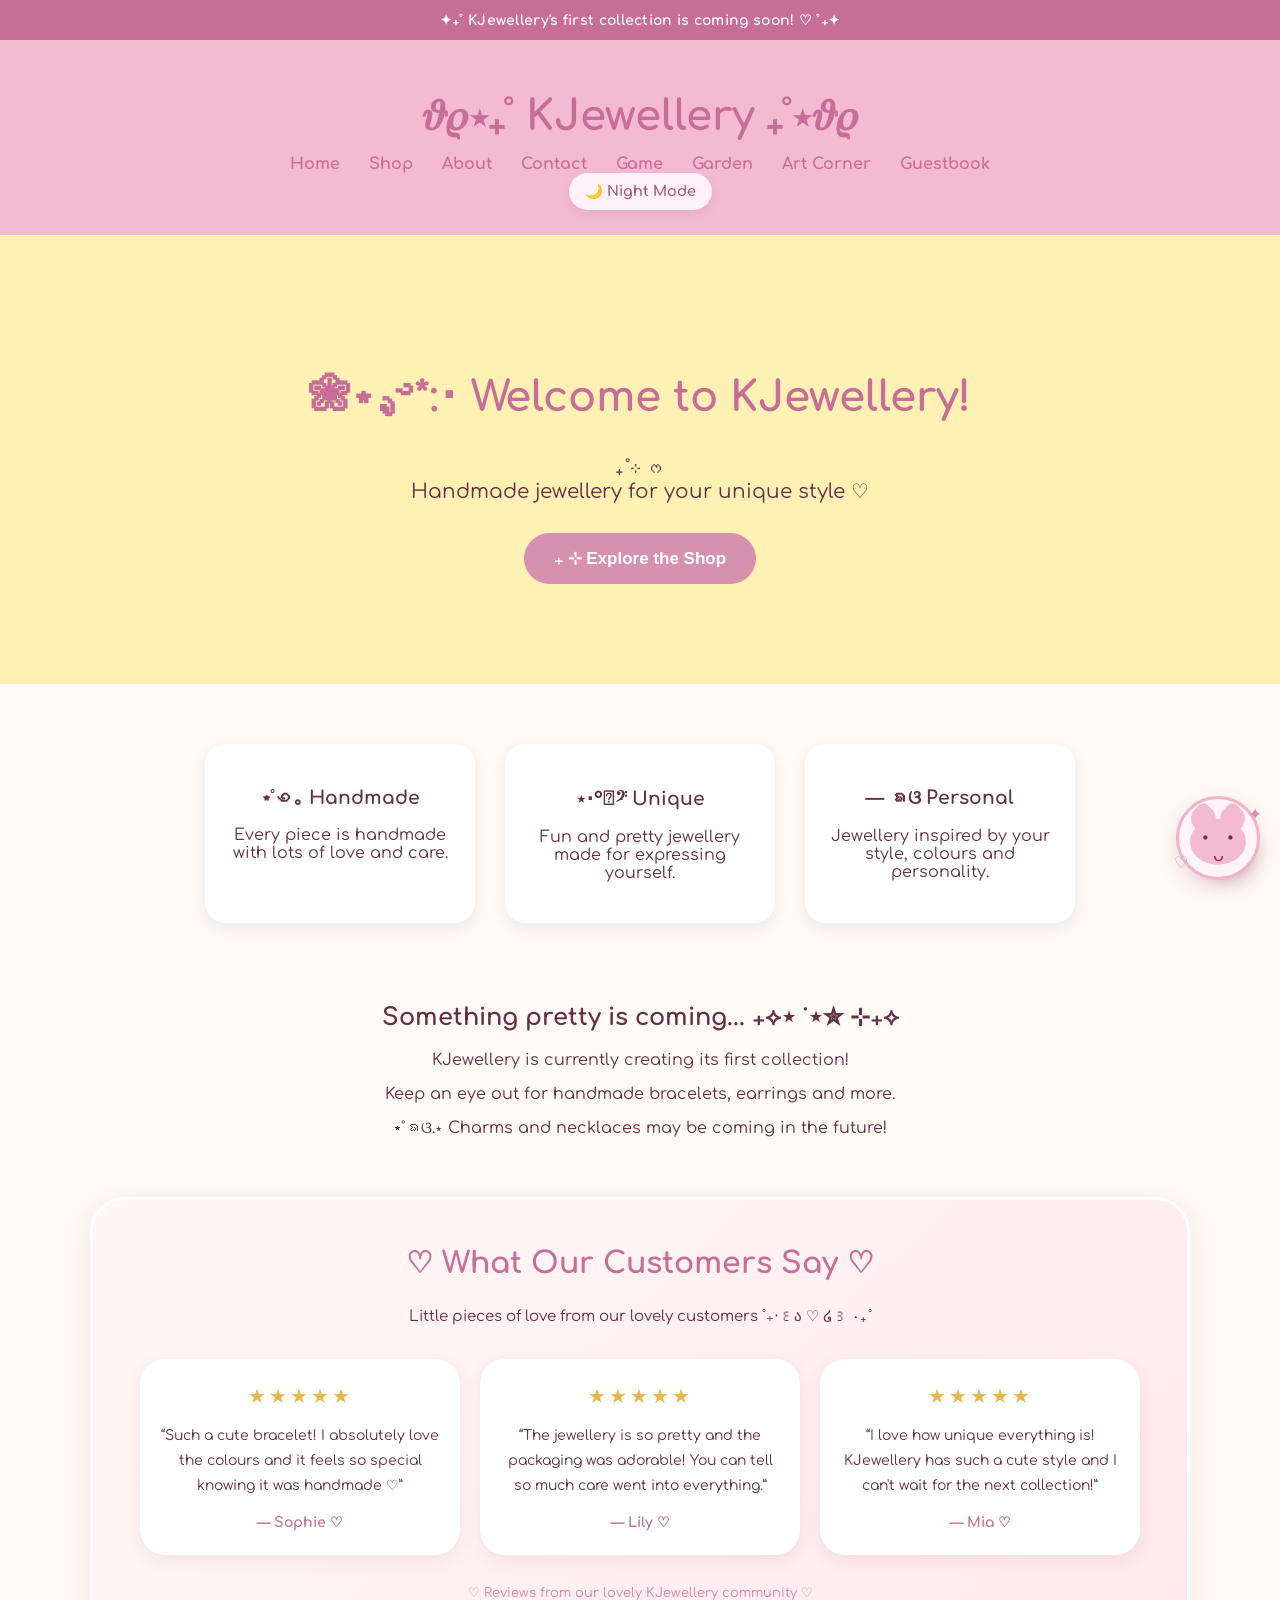
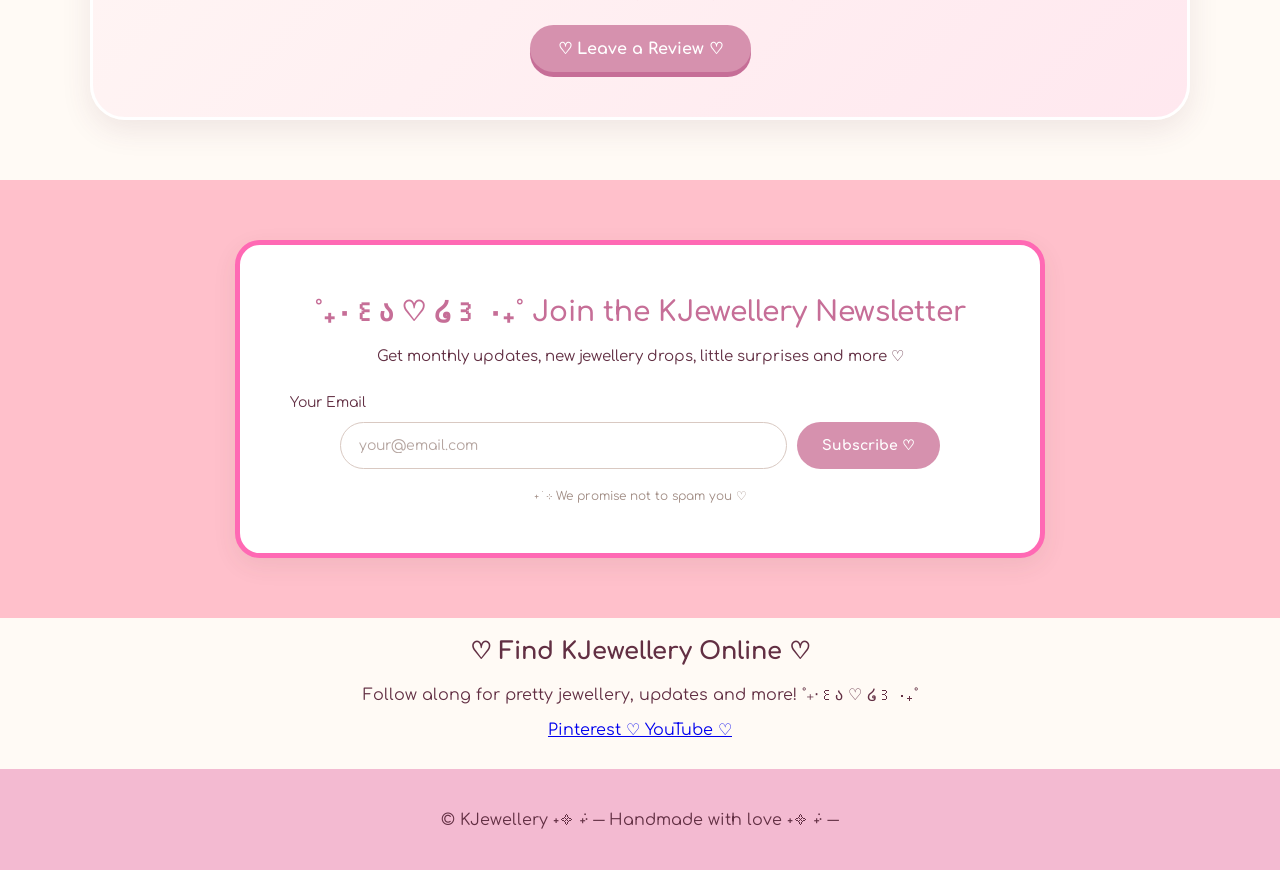
==== index.html @ 9bf012e6 "e" ====
<!DOCTYPE html>
<html lang="en">

<head>

    <link rel="preconnect" href="https://fonts.googleapis.com">
    <link rel="preconnect" href="https://fonts.gstatic.com" crossorigin>

    <link
        href="https://fonts.googleapis.com/css2?family=Comfortaa:wght@400;500;600;700&display=swap"
        rel="stylesheet"
    >

    <meta charset="UTF-8">
    <meta name="viewport" content="width=device-width, initial-scale=1.0">

    <title>KJewellery ♡ Handmade Jewellery</title>

    <link rel="icon" type="image/png" href="logo.png">
    <link rel="stylesheet" href="style.css">

</head>


<body id="top">

    <!-- =========================
         BACK TO TOP
         ========================= -->

    <a href="#top" class="back-to-top" aria-label="Back to top">
        ↑
    </a>


    <!-- =========================
         ANNOUNCEMENT BANNER
         ========================= -->

    <div class="announcement-banner">
        ✦₊˚ KJewellery's first collection is coming soon! ♡ ˚₊✦
    </div>


    <!-- =========================
         HEADER
         ========================= -->

    <header>

        <h1>
            𝜗𝜚⋆₊˚ KJewellery ₊˚⋆𝜗𝜚
        </h1>

        <nav>

            <a href="index.html">Home</a>

            <a href="shop.html">Shop</a>

            <a href="about.html">About</a>

            <a href="contact.html">Contact</a>

            <a href="game.html">Game</a>

            <a href="garden.html">Garden</a>
             <a href="art.html">Art Corner</a>
             <a href="guestbook.html">
                Guestbook
            </a>

        </nav>


        <!-- NIGHT MODE -->

        <button
            id="themeToggle"
            class="theme-toggle"
            type="button"
        >
            🌙 Night Mode
        </button>

    </header>


    <!-- =========================
         MAIN
         ========================= -->

    <main>


        <!-- =========================
             HERO
             ========================= -->

        <section class="hero">

            <h2>
                ❀⋆.ೃ࿔*:･ Welcome to KJewellery!
            </h2>

            <p>
                ₊˚⊹ ᰔ <br>
                Handmade jewellery for your unique style ♡
            </p>

            <a href="shop.html">
                <button>
                    ₊ ⊹ Explore the Shop
                </button>
            </a>

        </section>


        <!-- =========================
             FEATURES
             ========================= -->

        <section class="features">

            <div>

                <h3>
                    ⋆˚꩜｡ Handmade
                </h3>

                <p>
                    Every piece is handmade with lots
                    of love and care.
                </p>

            </div>


            <div>

                <h3>
                    ⋆‧°𓏲ּ𝄢 Unique
                </h3>

                <p>
                    Fun and pretty jewellery made for
                    expressing yourself.
                </p>

            </div>


            <div>

                <h3>
                    — ᨳଓ Personal
                </h3>

                <p>
                    Jewellery inspired by your style,
                    colours and personality.
                </p>

            </div>

        </section>


        <!-- =========================
             COMING SOON
             ========================= -->

        <section class="coming-soon">

            <h2>
                Something pretty is coming...
                ₊⟡⋆ ˙⋆✮ ⊹₊⟡
            </h2>

            <p>
                KJewellery is currently creating its
                first collection!
            </p>

            <p>
                Keep an eye out for handmade bracelets,
                earrings and more.
            </p>

            <p>
                ⋆˚ᨳଓ.⋆ Charms and necklaces may be coming
                in the future!
            </p>

        </section>


        <!-- =========================
             CUSTOMER REVIEWS
             ========================= -->

        <section class="reviews-section">

            <h2>
                ♡ What Our Customers Say ♡
            </h2>

            <p class="reviews-intro">
                Little pieces of love from our lovely
                customers ˚₊‧꒰ა ♡ ໒꒱ ‧₊˚
            </p>


            <div class="reviews-container">


                <div class="review-card">

                    <div class="review-stars">
                        ★★★★★
                    </div>

                    <p>
                        “Such a cute bracelet! I absolutely
                        love the colours and it feels so
                        special knowing it was handmade ♡”
                    </p>

                    <h3>
                        — Sophie ♡
                    </h3>

                </div>


                <div class="review-card">

                    <div class="review-stars">
                        ★★★★★
                    </div>

                    <p>
                        “The jewellery is so pretty and the
                        packaging was adorable! You can tell
                        so much care went into everything.”
                    </p>

                    <h3>
                        — Lily ♡
                    </h3>

                </div>


                <div class="review-card">

                    <div class="review-stars">
                        ★★★★★
                    </div>

                    <p>
                        “I love how unique everything is!
                        KJewellery has such a cute style and
                        I can't wait for the next collection!”
                    </p>

                    <h3>
                        — Mia ♡
                    </h3>

                </div>

            </div>


            <div class="review-note">

                ♡ Reviews from our lovely KJewellery community ♡

            </div>


            <!-- LEAVE A REVIEW -->

            <button
                type="button"
                class="leave-review-button"
                id="showReviewForm"
            >
                ♡ Leave a Review ♡
            </button>


            <!-- REVIEW FORM -->

            <div
                class="review-form-container"
                id="reviewFormContainer"
            >

                <h3>
                    ˚₊‧꒰ა Tell Us What You Think ໒꒱ ‧₊˚
                </h3>

                <p>
                    We'd love to hear what you think about
                    your KJewellery experience! ♡
                </p>


                <form
                    action="https://formspree.io/f/xoeaydpr"
                    method="POST"
                    class="review-form"
                >

                    <label for="review-name">
                        Your Name
                    </label>

                    <input
                        type="text"
                        id="review-name"
                        name="name"
                        placeholder="Your name ♡"
                        required
                    >


                    <label for="review-rating">
                        Your Rating
                    </label>

                    <select
                        id="review-rating"
                        name="rating"
                        required
                    >

                        <option value="">
                            Choose a rating ♡
                        </option>

                        <option value="5">
                            ★★★★★ — Amazing!
                        </option>

                        <option value="4">
                            ★★★★☆ — Lovely!
                        </option>

                        <option value="3">
                            ★★★☆☆ — Good!
                        </option>

                        <option value="2">
                            ★★☆☆☆ — Could be better
                        </option>

                        <option value="1">
                            ★☆☆☆☆ — Needs improvement
                        </option>

                    </select>


                    <label for="review-message">
                        Your Review
                    </label>

                    <textarea
                        id="review-message"
                        name="message"
                        rows="5"
                        placeholder="Tell us about your KJewellery experience ♡"
                        required
                    ></textarea>


                    <button
                        type="submit"
                        class="submit-review-button"
                    >
                        Send My Review ♡
                    </button>

                </form>


                <p class="review-form-note">
                    ˖ ࣪⊹ Thank you for supporting KJewellery! ♡
                </p>

            </div>

        </section>


        <!-- =========================
             NEWSLETTER
             ========================= -->

        <section class="kj-newsletter">

            <div class="kj-newsletter-box">

                <h2>
                    ˚₊‧꒰ა ♡ ໒꒱ ‧₊˚
                    Join the KJewellery Newsletter
                </h2>

                <p>
                    Get monthly updates, new jewellery drops,
                    little surprises and more ♡
                </p>


                <form
                    action="https://formspree.io/f/xzepydzv"
                    method="POST"
                    class="kj-newsletter-form"
                >

                    <label for="newsletter-email">
                        Your Email
                    </label>

                    <div class="kj-newsletter-input">

                        <input
                            type="email"
                            id="newsletter-email"
                            name="email"
                            placeholder="your@email.com"
                            required
                        >

                        <button type="submit">
                            Subscribe ♡
                        </button>

                    </div>

                </form>


                <small>
                    ˖ ࣪⊹ We promise not to spam you ♡
                </small>

            </div>

        </section>

    </main>


    <!-- =========================
         SOCIAL MEDIA
         ========================= -->

    <section class="social-section">

        <h2>
            ♡ Find KJewellery Online ♡
        </h2>

        <p>
            Follow along for pretty jewellery, updates
            and more! ˚₊‧꒰ა ♡ ໒꒱ ‧₊˚
        </p>


        <div class="social-links">

            <a
                href="https://uk.pinterest.com/KindJewelry_1/"
                target="_blank"
                rel="noopener noreferrer"
                class="social-button"
            >
                Pinterest ♡
            </a>


            <a
                href="https://www.youtube.com/@KJewllery1"
                target="_blank"
                rel="noopener noreferrer"
                class="social-button"
            >
                YouTube ♡
            </a>

        </div>

    </section>


    <!-- =========================
         FOOTER
         ========================= -->

    <footer>

        <p>
            © KJewellery ˖᯽ ݁˖· ─ Handmade with love
            ˖᯽ ݁˖· ─
        </p>

    </footer>


    <!-- =================================================
         REVIEW FORM JAVASCRIPT
         ================================================= -->

    <script>

        const reviewButton =
            document.getElementById("showReviewForm");

        const reviewForm =
            document.getElementById("reviewFormContainer");


        if (reviewButton && reviewForm) {

            reviewButton.addEventListener(
                "click",
                function () {

                    reviewForm.classList.toggle("show");


                    if (
                        reviewForm.classList.contains("show")
                    ) {

                        reviewButton.textContent =
                            "♡ Hide Review Form ♡";

                        reviewForm.scrollIntoView({
                            behavior: "smooth",
                            block: "center"
                        });

                    } else {

                        reviewButton.textContent =
                            "♡ Leave a Review ♡";

                    }

                }
            );

        }

    </script>


    <!-- =================================================
         NIGHT MODE
         ================================================= -->

    <script>

        const themeToggle =
            document.getElementById("themeToggle");


        if (
            localStorage.getItem("kjewelleryTheme")
            === "night"
        ) {

            document.body.classList.add(
                "night-mode"
            );

            themeToggle.textContent =
                "☀️ Day Mode";

        }


        themeToggle.addEventListener(
            "click",
            function () {

                document.body.classList.toggle(
                    "night-mode"
                );


                if (
                    document.body.classList.contains(
                        "night-mode"
                    )
                ) {

                    themeToggle.textContent =
                        "☀️ Day Mode";

                    localStorage.setItem(
                        "kjewelleryTheme",
                        "night"
                    );

                } else {

                    themeToggle.textContent =
                        "🌙 Night Mode";

                    localStorage.setItem(
                        "kjewelleryTheme",
                        "day"
                    );

                }

            }
        );

    </script>


    <!-- =================================================
         🐱 KJEWELLERY CAT MASCOT
         ================================================= -->

    <div
        class="floating-cat"
        aria-label="KJewellery cat mascot"
    >

        <div class="cat-ear cat-ear-left"></div>

        <div class="cat-ear cat-ear-right"></div>

        <div class="cat-face">

            <span class="cat-eye">•</span>

            <span class="cat-eye">•</span>

            <span class="cat-mouth">ᴗ</span>

        </div>

        <span class="cat-sparkle sparkle-one">
            ✦
        </span>

        <span class="cat-sparkle sparkle-two">
            ♡
        </span>

    </div>


    <!-- =================================================
         🐱 CAT SPEECH BUBBLE
         ================================================= -->

    <div
        id="catSpeechBubble"
        class="cat-speech-bubble"
    >
        ♡ Hi hi! Welcome to KJewellery! ♡
    </div>


    <!-- =================================================
         ✨ CAT EASTER EGG
         ================================================= -->

    <div
        id="catEasterEgg"
        class="cat-easter-egg"
    >
        ✦ You found my secret! ✦
        <br>
        ♡ You're Amazing! ♡
    </div>


    <!-- =================================================
         🐱 CAT CLICK JAVASCRIPT
         ================================================= -->

    <script>

        const mascot =
            document.querySelector(".floating-cat");

        const bubble =
            document.getElementById("catSpeechBubble");

        const secret =
            document.getElementById("catEasterEgg");


        let clicks = 0;


        const messages = [

            "♡ Hi hi! Welcome to KJewellery! ♡",

            "🎀 Have you seen the jewellery yet?",

            "✦ Have you played the bakery game?",

            "♡ Something pretty is coming soon...",

            "🐱 Meow! Thanks for visiting!",

            "˚₊‧ You're part of the KJewellery family! ‧₊˚"

        ];


        if (mascot && bubble && secret) {

            mascot.addEventListener(
                "click",
                function (event) {

                    event.stopPropagation();

                    clicks++;


                    /* RANDOM CAT MESSAGE */

                    const message =
                        messages[
                            Math.floor(
                                Math.random() *
                                messages.length
                            )
                        ];


                    bubble.textContent =
                        message;


                    bubble.classList.add("show");


                    /* HIDE AFTER 3 SECONDS */

                    setTimeout(
                        function () {

                            bubble.classList.remove(
                                "show"
                            );

                        },
                        3000
                    );


                    /* SECRET AFTER 5 CLICKS */

                    if (clicks === 5) {

                        bubble.classList.remove(
                            "show"
                        );


                        secret.classList.add(
                            "show"
                        );


                        setTimeout(
                            function () {

                                secret.classList.remove(
                                    "show"
                                );

                            },
                            4500
                        );


                        clicks = 0;

                    }

                }
            );

        }

    </script>

</body>

</html>
---- style.css ----
/* =========================
   KJEWELLERY COLOURS
   ========================= */

:root {
    --pink: #d691ae;
    --light-pink: #f3bad1;
    --yellow: #fff0b4;
    --cream: #fffaf5;
    --dark-pink: #c66e97;
    --text: #622f43;
}


/* =========================
   GENERAL PAGE
   ========================= */

body {
    margin: 0;

    background-color: var(--cream);
    color: var(--text);

    font-family: "Comfortaa", sans-serif;

    text-align: center;
}


/* =========================
   HEADER
   ========================= */

header {
    background-color: var(--light-pink);

    padding: 25px;

    border-bottom: 4px solid var(--yellow);
}


header h1 {
    color: var(--dark-pink);

    font-size: 42px;

    margin-bottom: 15px;
}


/* =========================
   NAVIGATION
   ========================= */

nav a {
    color: var(--dark-pink);

    text-decoration: none;

    margin: 0 12px;

    font-weight: bold;
}


nav a:hover {
    color: #8f365f;
}


/* =========================
   HERO SECTION
   ========================= */

.hero {
    padding: 100px 20px;

    background-color: var(--yellow);
}


.hero h2 {
    font-size: 42px;

    color: var(--dark-pink);
}


.hero p {
    font-size: 20px;

    margin-bottom: 30px;
}


/* =========================
   BUTTON
   ========================= */

button {
    background-color: var(--pink);

    color: white;

    border: none;

    padding: 15px 30px;

    border-radius: 30px;

    font-size: 17px;

    font-weight: bold;

    cursor: pointer;
}


button:hover {
    background-color: var(--dark-pink);
}


/* =========================
   FEATURES
   ========================= */

.features {
    display: flex;

    justify-content: center;

    flex-wrap: wrap;

    gap: 30px;

    padding: 60px 20px;
}


.features div {
    background-color: white;

    padding: 25px;

    width: 220px;

    border-radius: 20px;

    box-shadow: 0 5px 15px rgba(0, 0, 0, 0.08);
}


/* =========================
   SHOP INTRO
   ========================= */

.shop-intro {
    padding: 50px 20px 20px;
}


.shop-intro h2 {
    color: var(--dark-pink);

    font-size: 32px;
}


/* =========================
   PRODUCTS
   ========================= */

.products {
    display: flex;

    justify-content: center;

    flex-wrap: wrap;

    gap: 30px;

    padding: 50px 20px;
}


.product-card {
    background-color: white;

    width: 260px;

    padding: 20px;

    border-radius: 25px;

    box-shadow: 0 5px 15px rgba(0, 0, 0, 0.08);

    box-sizing: border-box;

    transition: transform 0.2s ease;
}


.product-card:hover {
    transform: translateY(-5px);
}


/* =========================
   PRODUCT PHOTOS
   ========================= */

.product-image {
    width: 100%;

    height: 260px;

    object-fit: cover;

    border-radius: 20px;

    display: block;
}


/* =========================
   PRODUCT TEXT
   ========================= */

.product-card h3 {
    color: var(--dark-pink);

    margin-top: 20px;
}


.product-card p {
    line-height: 1.6;
}


/* =========================
   COMING SOON LABEL
   ========================= */

.coming-soon-label {
    display: inline-block;

    background-color: var(--light-pink);

    color: var(--text);

    padding: 8px 15px;

    border-radius: 20px;

    font-weight: bold;

    margin-top: 10px;
}


/* =========================
   SHOP NOTE
   ========================= */

.shop-note {
    padding: 50px 20px;
}


.shop-note h2 {
    color: var(--dark-pink);
}


/* =========================
   PLACEHOLDER
   ========================= */

.product-placeholder {
    width: 100%;

    height: 260px;

    background-color: var(--yellow);

    border-radius: 20px;

    display: flex;

    justify-content: center;

    align-items: center;

    font-size: 50px;

    margin-bottom: 20px;
}


/* =========================
   FOOTER
   ========================= */

footer {
    background-color: var(--light-pink);

    padding: 25px;

    margin-top: 30px;
}


/* =========================
   NEWSLETTER
   ========================= */

.kj-newsletter {
    width: 100%;

    padding: 60px 20px;

    box-sizing: border-box;
}


.kj-newsletter-box {
    max-width: 700px;

    margin: 0 auto;

    padding: 45px 35px;

    text-align: center;

    background-color: #fffaf7;

    border: 2px solid var(--light-pink);

    border-radius: 25px;

    box-shadow: 0 8px 25px rgba(80, 60, 50, 0.08);
}


.kj-newsletter-box h2 {
    margin-top: 0;

    margin-bottom: 15px;

    font-family: "Comfortaa", sans-serif;

    font-size: 28px;

    font-weight: 600;

    color: var(--dark-pink);
}


.kj-newsletter-box p {
    margin-bottom: 25px;

    font-family: "Comfortaa", sans-serif;

    font-size: 15px;

    line-height: 1.8;

    color: var(--text);
}


/* =========================
   NEWSLETTER FORM
   ========================= */

.kj-newsletter-form {
    display: flex;

    flex-direction: column;

    align-items: center;

    gap: 12px;

    width: 100%;
}


.kj-newsletter-form label {
    align-self: flex-start;

    font-family: "Comfortaa", sans-serif;

    font-size: 14px;

    color: var(--text);
}


.kj-newsletter-input {
    display: flex;

    gap: 10px;

    width: 100%;

    max-width: 600px;
}


.kj-newsletter-input input {
    flex: 1;

    min-width: 0;

    padding: 15px 18px;

    border: 1px solid #d9c9c2;

    border-radius: 30px;

    background-color: white;

    font-family: "Comfortaa", sans-serif;

    font-size: 14px;

    color: var(--text);

    outline: none;
}


.kj-newsletter-input input:focus {
    border-color: var(--pink);

    box-shadow: 0 0 0 3px rgba(214, 145, 174, 0.15);
}


.kj-newsletter-input input::placeholder {
    color: #b5a5a0;
}


/* =========================
   NEWSLETTER BUTTON
   ========================= */

.kj-newsletter-input button {
    padding: 14px 25px;

    border: none;

    border-radius: 30px;

    background-color: var(--pink);

    color: white;

    font-family: "Comfortaa", sans-serif;

    font-size: 14px;

    font-weight: bold;

    cursor: pointer;

    transition: transform 0.2s ease, background-color 0.2s ease;
}


.kj-newsletter-input button:hover {
    background-color: var(--dark-pink);

    transform: translateY(-2px);
}


/* =========================
   NEWSLETTER NOTE
   ========================= */

.kj-newsletter-box small {
    display: block;

    margin-top: 20px;

    font-family: "Comfortaa", sans-serif;

    font-size: 12px;

    color: #a18d85;
}


/* =========================
   MOBILE
   ========================= */

@media (max-width: 600px) {

    header h1 {
        font-size: 30px;
    }


    nav a {
        display: inline-block;

        margin: 5px 8px;
    }


    .hero {
        padding: 60px 20px;
    }


    .hero h2 {
        font-size: 30px;
    }


    .products {
        padding: 30px 15px;
    }


    .product-card {
        width: 90%;

        max-width: 320px;
    }


    /* NEWSLETTER MOBILE */

    .kj-newsletter {
        padding: 40px 15px;
    }


    .kj-newsletter-box {
        padding: 35px 20px;

        border-radius: 20px;
    }


    .kj-newsletter-box h2 {
        font-size: 22px;
    }


    .kj-newsletter-box p {
        font-size: 13px;
    }


    .kj-newsletter-input {
        flex-direction: column;
    }


    .kj-newsletter-input input {
        width: 100%;
    }


    .kj-newsletter-input button {
        width: 100%;

        padding: 14px;
    }

}
.kj-newsletter {
    display: block !important;
    visibility: visible !important;
    opacity: 1 !important;
    padding: 60px 20px !important;
    background: pink !important;
}

.kj-newsletter-box {
    display: block !important;
    visibility: visible !important;
    opacity: 1 !important;
    max-width: 700px !important;
    margin: 0 auto !important;
    padding: 50px !important;
    background: white !important;
    border: 5px solid hotpink !important;
}
/* ================================
   ANNOUNCEMENT BANNER
   ================================ */

.announcement-banner {
    background-color: var(--dark-pink);
    color: white;

    padding: 12px 20px;

    text-align: center;

    font-size: 14px;
    font-weight: bold;

    letter-spacing: 0.3px;
}


/* ================================
   BACK TO TOP BUTTON
   ================================ */

.back-to-top {
    position: fixed;

    right: 25px;
    bottom: 25px;

    width: 50px;
    height: 50px;

    display: flex;
    align-items: center;
    justify-content: center;

    background-color: var(--pink);
    color: white;

    border-radius: 50%;

    text-decoration: none;

    font-size: 22px;
    font-weight: bold;

    box-shadow: 0 5px 15px rgba(0, 0, 0, 0.15);

    z-index: 1000;

    transition: transform 0.2s ease,
                background-color 0.2s ease;
}


.back-to-top:hover {
    background-color: var(--dark-pink);

    transform: translateY(-5px);
}


/* ================================
   MOBILE
   ================================ */

@media (max-width: 600px) {

    .announcement-banner {
        font-size: 12px;
        padding: 10px 15px;
    }

    .back-to-top {
        width: 45px;
        height: 45px;

        right: 15px;
        bottom: 15px;

        font-size: 19px;
    }

}
/* ================================
   BACK TO TOP BUTTON
   ================================ */

.back-to-top {
    position: fixed;
    right: 25px;
    bottom: 25px;

    width: 55px;
    height: 55px;

    background-color: #d691ae;
    color: white;

    display: flex;
    align-items: center;
    justify-content: center;

    border-radius: 50%;

    text-decoration: none;

    font-family: "Comfortaa", sans-serif;
    font-size: 25px;
    font-weight: bold;

    box-shadow: 0 5px 15px rgba(98, 47, 67, 0.25);

    z-index: 9999;

    cursor: pointer;
}

.back-to-top:hover {
    background-color: #c66e97;
    transform: translateY(-4px);
}
/* =========================
   KJEWELLERY NAVIGATION
   ========================= */

.site-header {
    width: 100%;
    background-color: #f3bad1;
    padding: 18px 10px;
    text-align: center;
    border-bottom: 4px solid #fff0b4;
    box-sizing: border-box;
}

.site-header h1 {
    margin: 0 0 10px;
    color: #c66e97;
    font-size: 28px;
}

.site-header nav a {
    color: #c66e97;
    text-decoration: none;
    margin: 0 8px;
    font-weight: bold;
    font-size: 14px;
}

.site-header nav a:hover {
    color: #8f365f;
}

@media (max-width: 600px) {

    .site-header h1 {
        font-size: 23px;
    }

    .site-header nav a {
        display: inline-block;
        margin: 4px 6px;
    }

}

/* =========================================================
   KJEWELLERY CAT BAKERY GAME
   ========================================================= */

.game-page {
    width: 100%;
    max-width: 760px;
    margin: 0 auto;
    padding: 50px 20px;
    box-sizing: border-box;
    text-align: center;
}

.game-title {
    margin-top: 0;
    color: var(--dark-pink);
    font-size: 42px;
}

.game-subtitle {
    font-size: 17px;
    margin-bottom: 25px;
}


/* =========================
   SCORE / GAME INFO
   ========================= */

.game-info {
    display: flex;
    justify-content: center;
    align-items: center;
    flex-wrap: wrap;
    gap: 10px;
    margin-bottom: 15px;
}

.info-box {
    background: white;
    padding: 11px 17px;
    border-radius: 20px;
    box-shadow: 0 5px 15px rgba(98, 47, 67, 0.10);
    font-weight: bold;
}

.sound-button {
    background-color: var(--light-pink);
    color: var(--text);
    border: none;
    padding: 11px 17px;
    border-radius: 20px;
    font-weight: bold;
    cursor: pointer;
    font-family: "Comfortaa", sans-serif;
}

.sound-button:hover {
    background-color: var(--pink);
}


/* =========================
   GAME AREA
   ========================= */

#game {
    position: relative;
    width: 100%;
    height: 650px;
    overflow: hidden;
    border-radius: 30px;
    border: 5px solid white;

    background:
        linear-gradient(
            180deg,
            #ffe8ef 0%,
            #fff2d0 65%,
            #e8b98d 65%,
            #d99b72 100%
        );

    box-shadow:
        0 12px 35px rgba(98, 47, 67, 0.15);

    touch-action: none;
}


/* =========================
   BAKERY SIGN
   ========================= */

.bakery-sign {
    position: absolute;
    top: 25px;
    left: 50%;
    transform: translateX(-50%);

    background-color: var(--yellow);
    border: 3px solid white;

    padding: 12px 25px;
    border-radius: 25px;

    font-size: 17px;
    font-weight: bold;

    white-space: nowrap;
    z-index: 2;
}


/* =========================
   BAKERY WINDOWS
   ========================= */

.bakery-window {
    position: absolute;

    top: 110px;

    width: 120px;
    height: 105px;

    background:
        linear-gradient(
            135deg,
            #c9edf5,
            #e9f9f8
        );

    border: 8px solid #fff5df;
    border-radius: 20px;

    opacity: 0.85;
}

.window-left {
    left: 25px;
}

.window-right {
    right: 25px;
}


/* =========================
   BACKGROUND CATS
   ========================= */

.bakery-cat {
    position: absolute;
    font-size: 55px;
    z-index: 3;

    animation:
        bakeryCatBob
        3s
        ease-in-out
        infinite;

    user-select: none;
    pointer-events: none;
}

.cat-one {
    left: 30px;
    top: 235px;
}

.cat-two {
    right: 30px;
    top: 235px;
    animation-delay: 1s;
}

.cat-three {
    left: 50%;
    transform: translateX(-50%);
    bottom: 75px;

    font-size: 48px;
    animation-delay: 0.5s;
}

@keyframes bakeryCatBob {

    0%,
    100% {
        transform: translateY(0);
    }

    50% {
        transform: translateY(-6px);
    }
}


/* =========================
   BREAD + OVEN
   ========================= */

.bread-stack {
    position: absolute;
    left: 135px;
    bottom: 70px;

    font-size: 55px;
    z-index: 2;

    transform: rotate(-5deg);
}

.oven {
    position: absolute;
    right: 135px;
    bottom: 70px;

    font-size: 50px;
    z-index: 2;
}


/* =========================
   PLAYER TRAY
   ========================= */

#tray {
    position: absolute;

    bottom: 25px;
    left: 50%;

    transform: translateX(-50%);

    width: 130px;
    height: 32px;

    background-color: #c98561;

    border: 4px solid #a86146;

    border-radius:
        8px
        8px
        20px
        20px;

    z-index: 10;

    box-shadow:
        0 5px 0 rgba(98, 47, 67, 0.15);

    transition:
        transform 0.08s ease;
}

#tray::before {
    content: "";

    position: absolute;

    left: 10px;
    right: 10px;
    top: -10px;

    height: 12px;

    background-color: #ffe5bd;

    border: 3px solid #a86146;

    border-radius:
        10px
        10px
        4px
        4px;
}

.tray-bounce {
    animation:
        trayBounce
        0.25s
        ease;
}

@keyframes trayBounce {

    50% {
        transform:
            translateX(-50%)
            translateY(-7px);
    }
}


/* =========================
   FALLING PASTRIES
   ========================= */

.pastry {
    position: absolute;

    z-index: 8;

    font-size: 38px;

    user-select: none;
    pointer-events: none;

    will-change: transform;
}


/* =========================
   FLOATING +1
   ========================= */

.float-score {
    position: absolute;

    z-index: 20;

    color: var(--dark-pink);

    font-size: 20px;
    font-weight: bold;

    pointer-events: none;

    animation:
        floatUp
        0.8s
        ease-out
        forwards;
}

@keyframes floatUp {

    from {
        opacity: 1;
        transform: translateY(0);
    }

    to {
        opacity: 0;
        transform: translateY(-50px);
    }
}


/* =========================
   CATCH PARTICLES
   ========================= */

.particle {
    position: absolute;

    width: 8px;
    height: 8px;

    background-color: var(--light-pink);

    border-radius: 50%;

    pointer-events: none;
    z-index: 15;

    animation:
        particlePop
        0.6s
        ease-out
        forwards;
}

@keyframes particlePop {

    to {
        opacity: 0;

        transform:
            translate(
                var(--x),
                var(--y)
            )
            scale(0.3);
    }
}


/* =========================
   OOPS MESSAGE
   ========================= */

.oops {
    position: absolute;

    z-index: 20;

    color: var(--dark-pink);

    font-size: 20px;
    font-weight: bold;

    pointer-events: none;

    animation:
        oopsAnimation
        0.8s
        ease-out
        forwards;
}

@keyframes oopsAnimation {

    0% {
        opacity: 1;
        transform: scale(0.8);
    }

    50% {
        transform: scale(1.2);
    }

    100% {
        opacity: 0;
        transform:
            translateY(-25px)
            scale(1);
    }
}


/* =========================
   START / GAME OVER SCREEN
   ========================= */

.game-overlay {
    position: absolute;
    inset: 0;

    background:
        rgba(
            255,
            250,
            245,
            0.94
        );

    display: flex;

    justify-content: center;
    align-items: center;

    z-index: 50;

    padding: 25px;
}

.overlay-card {
    width: 100%;
    max-width: 460px;

    background-color: white;

    padding: 35px 25px;

    border-radius: 30px;

    box-shadow:
        0 10px 30px
        rgba(98, 47, 67, 0.15);
}

.overlay-card h2 {
    color: var(--dark-pink);
    margin-top: 0;
    font-size: 30px;
}

.overlay-card p {
    line-height: 1.7;
}

.big-cat {
    font-size: 55px;
    margin-bottom: 10px;
}


/* =========================
   GAME BUTTON
   ========================= */

.main-game-button {
    border: none;

    background-color: var(--pink);
    color: white;

    padding: 15px 30px;

    border-radius: 30px;

    font-size: 17px;
    font-weight: bold;

    cursor: pointer;

    font-family: "Comfortaa", sans-serif;

    transition:
        transform 0.2s ease,
        background-color 0.2s ease;
}

.main-game-button:hover {
    background-color: var(--dark-pink);

    transform:
        translateY(-2px);
}


/* =========================
   MOBILE CONTROLS
   ========================= */

.mobile-controls {
    display: flex;

    justify-content: center;

    gap: 25px;

    margin-top: 18px;
}

.control-button {
    width: 110px;
    height: 60px;

    border: none;

    border-radius: 25px;

    background-color: var(--light-pink);

    color: var(--text);

    font-size: 28px;

    cursor: pointer;

    touch-action: none;
    user-select: none;

    box-shadow:
        0 5px 0 var(--pink);

    font-family: Arial, sans-serif;
}

.control-button:active {
    transform: translateY(4px);

    box-shadow:
        0 1px 0 var(--pink);
}


/* =========================
   INSTRUCTIONS
   ========================= */

.game-instructions {
    margin-top: 12px;

    font-size: 13px;

    opacity: 0.8;
}


/* =========================
   GAME PAGE NAVIGATION
   ========================= */

.site-header {
    width: 100%;

    background-color: var(--light-pink);

    padding: 18px 10px;

    text-align: center;

    border-bottom:
        4px solid
        var(--yellow);

    box-sizing: border-box;
}

.site-header h1 {
    margin: 0 0 10px;

    color: var(--dark-pink);

    font-size: 28px;
}

.site-header nav a {
    color: var(--dark-pink);

    text-decoration: none;

    margin: 0 8px;

    font-weight: bold;

    font-size: 14px;
}

.site-header nav a:hover {
    color: #8f365f;
}


/* =========================
   MOBILE GAME
   ========================= */

@media (max-width: 600px) {

    .game-page {
        padding: 35px 12px;
    }

    .game-title {
        font-size: 30px;
    }

    .game-subtitle {
        font-size: 14px;
    }

    #game {
        height: 600px;
        border-radius: 22px;
    }

    .bakery-sign {
        font-size: 13px;
        padding: 10px 15px;
    }

    .bakery-window {
        width: 75px;
        height: 75px;
    }

    .bakery-cat {
        font-size: 42px;
    }

    .cat-three {
        font-size: 40px;
    }

    .bread-stack {
        left: 70px;
        font-size: 42px;
    }

    .oven {
        right: 70px;
        font-size: 40px;
    }

    #tray {
        width: 105px;
    }

    .pastry {
        font-size: 32px;
    }

    .site-header h1 {
        font-size: 23px;
    }

    .site-header nav a {
        display: inline-block;
        margin: 4px 6px;
    }

    .overlay-card {
        padding: 28px 18px;
    }

    .overlay-card h2 {
        font-size: 25px;
    }

    .mobile-controls {
        gap: 18px;
    }

    .control-button {
        width: 105px;
        height: 58px;
    }

}
/* =========================================================
   CUSTOMER REVIEWS
   ========================================================= */

.reviews-section {
    width: 90%;

    max-width: 1100px;

    margin: 60px auto;

    padding: 45px 25px;

    box-sizing: border-box;

    text-align: center;

    background:
        linear-gradient(
            135deg,
            #fff8f5,
            #ffe8ef
        );

    border-radius: 35px;

    border: 3px solid white;

    box-shadow:
        0 10px 30px
        rgba(98, 47, 67, 0.10);
}


.reviews-section h2 {
    margin-top: 0;

    color: var(--dark-pink);

    font-size: 30px;
}


.reviews-intro {
    margin-bottom: 30px;

    font-size: 15px;

    line-height: 1.6;
}


/* =========================
   REVIEW CARDS
   ========================= */

.reviews-container {
    display: grid;

    grid-template-columns:
        repeat(3, 1fr);

    gap: 20px;

    max-width: 1000px;

    margin: 0 auto;
}


.review-card {
    background-color: white;

    padding: 25px 20px;

    border-radius: 25px;

    box-shadow:
        0 6px 18px
        rgba(98, 47, 67, 0.08);

    transition:
        transform 0.2s ease,
        box-shadow 0.2s ease;
}


.review-card:hover {
    transform:
        translateY(-5px);

    box-shadow:
        0 10px 25px
        rgba(98, 47, 67, 0.13);
}


/* =========================
   STARS
   ========================= */

.review-stars {
    color: #e8b84a;

    font-size: 20px;

    letter-spacing: 3px;

    margin-bottom: 15px;
}


.review-card p {
    font-size: 14px;

    line-height: 1.8;

    margin:
        0 0 15px;
}


.review-card h3 {
    color: var(--dark-pink);

    font-size: 14px;

    margin: 0;
}


/* =========================
   REVIEW NOTE
   ========================= */

.review-note {
    margin-top: 30px;

    font-size: 13px;

    color: var(--dark-pink);

    opacity: 0.8;
}


/* =========================
   MOBILE REVIEWS
   ========================= */

@media (max-width: 750px) {

    .reviews-container {
        grid-template-columns: 1fr;
    }


    .reviews-section {
        width: 94%;

        padding:
            35px 18px;
    }


    .reviews-section h2 {
        font-size: 25px;
    }


    .review-card {
        padding: 22px 18px;
    }

}

/* =========================================================
   LEAVE A REVIEW
   ========================================================= */

.leave-review-button {
    margin-top: 25px;

    padding: 14px 28px;

    border: none;

    border-radius: 30px;

    background-color: var(--pink);

    color: white;

    font-family: "Comfortaa", sans-serif;

    font-size: 16px;

    font-weight: bold;

    cursor: pointer;

    box-shadow:
        0 5px 0 var(--dark-pink);

    transition:
        transform 0.2s ease,
        box-shadow 0.2s ease;
}


.leave-review-button:hover {
    transform:
        translateY(-2px);

    box-shadow:
        0 7px 0 var(--dark-pink);
}


.leave-review-button:active {
    transform:
        translateY(3px);

    box-shadow:
        0 2px 0 var(--dark-pink);
}


/* =========================
   REVIEW FORM
   ========================= */

.review-form-container {
    display: none;

    max-width: 600px;

    margin: 30px auto 0;

    padding: 30px 25px;

    box-sizing: border-box;

    background-color: white;

    border-radius: 28px;

    box-shadow:
        0 8px 25px
        rgba(98, 47, 67, 0.10);

    text-align: left;
}


.review-form-container.show {
    display: block;

    animation:
        reviewFormAppear
        0.35s
        ease;
}


@keyframes reviewFormAppear {

    from {
        opacity: 0;

        transform:
            translateY(-10px);
    }

    to {
        opacity: 1;

        transform:
            translateY(0);
    }

}


.review-form-container h3 {
    margin-top: 0;

    text-align: center;

    color: var(--dark-pink);

    font-size: 22px;
}


.review-form-container > p {
    text-align: center;

    line-height: 1.6;

    font-size: 14px;
}


/* =========================
   FORM FIELDS
   ========================= */

.review-form {
    display: flex;

    flex-direction: column;

    gap: 9px;

    margin-top: 25px;
}


.review-form label {
    color: var(--dark-pink);

    font-weight: bold;

    font-size: 14px;

    margin-top: 8px;
}


.review-form input,
.review-form select,
.review-form textarea {
    width: 100%;

    box-sizing: border-box;

    padding: 13px 15px;

    border: 2px solid #f3cbd7;

    border-radius: 15px;

    background-color: #fffafa;

    color: var(--text);

    font-family: "Comfortaa", sans-serif;

    font-size: 14px;

    outline: none;

    transition:
        border-color 0.2s ease,
        box-shadow 0.2s ease;
}


.review-form textarea {
    resize: vertical;

    min-height: 120px;
}


.review-form input:focus,
.review-form select:focus,
.review-form textarea:focus {
    border-color: var(--pink);

    box-shadow:
        0 0 0 3px
        rgba(242, 183, 199, 0.25);
}


/* =========================
   SUBMIT BUTTON
   ========================= */

.submit-review-button {
    margin-top: 12px;

    padding: 14px 25px;

    border: none;

    border-radius: 25px;

    background-color: var(--dark-pink);

    color: white;

    font-family: "Comfortaa", sans-serif;

    font-size: 15px;

    font-weight: bold;

    cursor: pointer;

    transition:
        transform 0.2s ease,
        opacity 0.2s ease;
}


.submit-review-button:hover {
    transform:
        translateY(-2px);

    opacity: 0.9;
}


.review-form-note {
    margin-top: 18px;

    text-align: center;

    color: var(--dark-pink);

    font-size: 12px;

    opacity: 0.75;
}


/* =========================
   MOBILE
   ========================= */

@media (max-width: 600px) {

    .review-form-container {
        padding:
            25px 18px;
    }


    .leave-review-button {
        width: 90%;
    }

}


/* =========================================================
   KJEWELLERY ABOUT PAGE
   ========================================================= */

.about-hero {
    width: 90%;
    max-width: 1000px;
    margin: 45px auto 30px;
    padding: 55px 25px;
    box-sizing: border-box;
    text-align: center;

    background:
        linear-gradient(
            135deg,
            #fff8f5,
            #ffe5ee
        );

    border: 3px solid white;
    border-radius: 35px;

    box-shadow:
        0 10px 30px
        rgba(98, 47, 67, 0.10);
}

.about-hero h2 {
    margin: 10px 0;

    color: var(--dark-pink);

    font-size: 38px;
}

.about-hero p {
    font-size: 18px;
    line-height: 1.7;
}

.about-hero-decoration {
    color: var(--dark-pink);
    font-size: 35px;
}

.about-hero-sparkles {
    margin-top: 20px;
    color: var(--dark-pink);
}


/* =========================================================
   GENERAL ABOUT CARDS
   ========================================================= */

.about-card {
    width: 90%;
    max-width: 900px;

    margin: 35px auto;
    padding: 40px 30px;

    box-sizing: border-box;

    background-color: white;

    border-radius: 30px;

    box-shadow:
        0 8px 25px
        rgba(98, 47, 67, 0.08);

    text-align: center;
}

.about-card-icon {
    width: 55px;
    height: 55px;

    margin: 0 auto 15px;

    display: flex;
    align-items: center;
    justify-content: center;

    background-color: var(--light-pink);

    border-radius: 50%;

    color: var(--dark-pink);

    font-size: 25px;
}

.about-card h2 {
    margin-top: 5px;

    color: var(--dark-pink);

    font-size: 28px;
}

.about-card p {
    max-width: 700px;

    margin: 15px auto;

    line-height: 1.8;

    font-size: 15px;
}

.about-divider {
    margin: 25px 0;

    color: var(--pink);

    font-size: 18px;
}

.about-highlight {
    color: var(--dark-pink);

    font-weight: 600;

    font-style: italic;
}


/* =========================================================
   WHAT WE MAKE
   ========================================================= */

.about-products {
    width: 90%;
    max-width: 1050px;

    margin: 55px auto;

    text-align: center;
}

.about-products h2,
.how-made h2 {
    color: var(--dark-pink);

    font-size: 30px;
}

.about-section-intro {
    margin-bottom: 30px;

    line-height: 1.7;
}

.about-product-grid {
    display: grid;

    grid-template-columns:
        repeat(3, 1fr);

    gap: 20px;
}

.about-product-card {
    padding: 30px 20px;

    background:
        linear-gradient(
            180deg,
            #fffdf9,
            #fff0f4
        );

    border: 2px solid white;

    border-radius: 25px;

    box-shadow:
        0 7px 20px
        rgba(98, 47, 67, 0.07);

    transition:
        transform 0.2s ease,
        box-shadow 0.2s ease;
}

.about-product-card:hover {
    transform: translateY(-6px);

    box-shadow:
        0 12px 25px
        rgba(98, 47, 67, 0.12);
}

.about-product-icon {
    font-size: 35px;

    color: var(--dark-pink);

    margin-bottom: 10px;
}

.about-product-card h3 {
    color: var(--dark-pink);

    margin: 10px 0;
}

.about-product-card p {
    font-size: 14px;

    line-height: 1.7;
}


/* =========================================================
   WHY KJEWELLERY
   ========================================================= */

.about-values {
    max-width: 700px;

    margin: 25px auto 0;

    text-align: left;
}

.about-value {
    display: flex;

    align-items: flex-start;

    gap: 18px;

    padding: 18px;

    margin-bottom: 12px;

    background-color: #fff8fa;

    border-radius: 20px;
}

.about-value > span {
    flex-shrink: 0;

    width: 40px;
    height: 40px;

    display: flex;
    align-items: center;
    justify-content: center;

    background-color: var(--light-pink);

    border-radius: 50%;

    color: var(--dark-pink);

    font-size: 20px;
}

.about-value h3 {
    margin: 2px 0 5px;

    color: var(--dark-pink);
}

.about-value p {
    margin: 0;

    font-size: 14px;

    line-height: 1.6;
}


/* =========================================================
   HOW IT'S MADE
   ========================================================= */

.how-made {
    width: 90%;
    max-width: 1100px;

    margin: 60px auto;

    text-align: center;
}

.making-steps {
    display: grid;

    grid-template-columns:
        repeat(4, 1fr);

    gap: 18px;

    margin-top: 30px;
}

.making-step {
    position: relative;

    padding: 30px 18px 25px;

    background-color: white;

    border-radius: 25px;

    box-shadow:
        0 7px 20px
        rgba(98, 47, 67, 0.07);
}

.step-number {
    position: absolute;

    top: 12px;
    right: 15px;

    color: var(--pink);

    font-size: 11px;

    font-weight: bold;
}

.step-icon {
    font-size: 38px;

    margin-bottom: 8px;
}

.making-step h3 {
    color: var(--dark-pink);

    margin: 8px 0;
}

.making-step p {
    margin: 0;

    font-size: 13px;

    line-height: 1.7;
}


/* =========================================================
   MADE WITH LOVE
   ========================================================= */

.made-with-love {
    background:
        linear-gradient(
            135deg,
            #fff0f5,
            #fff8e7
        );
}

.about-thank-you {
    display: inline-block;

    margin-top: 20px;

    padding: 12px 22px;

    background-color: white;

    border-radius: 25px;

    color: var(--dark-pink);

    font-weight: bold;

    box-shadow:
        0 5px 15px
        rgba(98, 47, 67, 0.07);
}


/* =========================================================
   FUTURE DECORATION
   ========================================================= */

.future-decoration {
    margin-top: 25px;

    color: var(--dark-pink);

    font-size: 20px;
}


/* =========================================================
   MOBILE
   ========================================================= */

@media (max-width: 800px) {

    .about-hero {
        padding: 40px 20px;
    }

    .about-hero h2 {
        font-size: 30px;
    }

    .about-product-grid {
        grid-template-columns: 1fr;
    }

    .making-steps {
        grid-template-columns:
            repeat(2, 1fr);
    }

}


@media (max-width: 500px) {

    .about-hero {
        width: 94%;
    }

    .about-hero h2 {
        font-size: 26px;
    }

    .about-hero p {
        font-size: 15px;
    }

    .about-card {
        width: 94%;

        padding:
            30px 20px;
    }

    .about-card h2 {
        font-size: 24px;
    }

    .making-steps {
        grid-template-columns: 1fr;
    }

    .about-value {
        gap: 12px;
    }

}
/* =========================
   CAT BAKERY DISCOUNT
   ========================= */

.discount-card {
    max-width: 430px;
}

.discount-title {
    color: var(--dark-pink);
    font-size: 22px;
    margin: 15px 0;
}

.discount-code {
    display: inline-block;

    margin: 10px auto 20px;
    padding: 14px 22px;

    background-color: #fff0f5;

    border: 2px dashed var(--dark-pink);
    border-radius: 15px;

    color: var(--dark-pink);

    font-size: 20px;
    font-weight: 700;

    letter-spacing: 2px;
}

.copy-message {
    min-height: 20px;

    margin-top: 10px;

    color: var(--dark-pink);

    font-size: 14px;
}
/* ♡ KJewellery custom heart cursor ♡ */

html,
body {
    cursor: url("data:image/svg+xml,%3Csvg xmlns='http://www.w3.org/2000/svg' width='32' height='32' viewBox='0 0 32 32'%3E%3Cpath d='M4 3 L4 25 L10 19 L14 29 L18 27 L13 17 L23 17 Z' fill='%23f8b6cf' stroke='%23a85a7a' stroke-width='1.5' stroke-linejoin='round'/%3E%3Cpath d='M24 4 L25 7 L28 8 L25 9 L24 12 L23 9 L20 8 L23 7 Z' fill='%23d98caf'/%3E%3C/svg%3E") 0 0, auto !important;
}

a,
button,
input,
textarea,
select {
    cursor: url("data:image/svg+xml,%3Csvg xmlns='http://www.w3.org/2000/svg' width='32' height='32' viewBox='0 0 32 32'%3E%3Cpath d='M4 3 L4 25 L10 19 L14 29 L18 27 L13 17 L23 17 Z' fill='%23f8b6cf' stroke='%23a85a7a' stroke-width='1.5' stroke-linejoin='round'/%3E%3Cpath d='M24 4 L25 7 L28 8 L25 9 L24 12 L23 9 L20 8 L23 7 Z' fill='%23d98caf'/%3E%3C/svg%3E") 0 0, pointer !important;
}/* =========================================
   🌙 KJEWELLERY NIGHT MODE
   ========================================= */

.theme-toggle {
    border: none;
    border-radius: 999px;
    padding: 10px 16px;
    font-family: "Comfortaa", sans-serif;
    font-size: 0.9rem;
    font-weight: 600;
    background: #fff1f7;
    color: #9d5277;
    cursor: pointer;
    box-shadow: 0 4px 10px rgba(160, 80, 120, 0.12);
    transition: 0.25s ease;
}

.theme-toggle:hover {
    transform: translateY(-2px) scale(1.03);
}


/* 🌙 Main night background */

body.night-mode {
    background:
        radial-gradient(circle at 15% 20%, rgba(255,255,255,0.08) 0 2px, transparent 3px),
        radial-gradient(circle at 80% 15%, rgba(255,255,255,0.08) 0 2px, transparent 3px),
        radial-gradient(circle at 65% 70%, rgba(255,255,255,0.06) 0 2px, transparent 3px),
        #292238;

    color: #fcebf4;
}


/* ✨ Header */

body.night-mode header,
body.night-mode .site-header {
    background: #352b47;
    color: #ffeaf4;
    box-shadow: 0 4px 18px rgba(0, 0, 0, 0.2);
}

body.night-mode header h1,
body.night-mode .site-header h1 {
    color: #ffd4e6;
}


/* 🌙 Navigation */

body.night-mode nav a {
    color: #f9dce9;
}

body.night-mode nav a:hover {
    color: #ffffff;
}


/* 🩷 Sections */

body.night-mode .hero,
body.night-mode .features,
body.night-mode .about-section,
body.night-mode .coming-soon,
body.night-mode .kj-newsletter,
body.night-mode .social-section {
    background: #352b47;
    color: #fcebf4;
    box-shadow: 0 8px 25px rgba(0, 0, 0, 0.15);
}


/* Headings */

body.night-mode h1,
body.night-mode h2,
body.night-mode h3 {
    color: #ffd2e5;
}


/* Paragraphs */

body.night-mode p {
    color: #f5dfe9;
}


/* 💌 Newsletter */

body.night-mode .kj-newsletter-box {
    background: #403450;
    color: #ffeaf4;
}

body.night-mode .kj-newsletter input {
    background: #2d263a;
    color: #fff;
    border-color: #8d6680;
}

body.night-mode .kj-newsletter input::placeholder {
    color: #bda9b7;
}


/* 🎀 Buttons */

body.night-mode button {
    background: #c9789d;
    color: white;
}

body.night-mode button:hover {
    background: #d88bad;
}


/* 🌸 Social buttons */

body.night-mode .social-button {
    background: #c9789d;
    color: white;
}

body.night-mode .social-button:hover {
    background: #d88bad;
}


/* 📢 Announcement banner */

body.night-mode .announcement-banner {
    background: #c9789d;
    color: #fff5f9;
}


/* 🦶 Footer */

body.night-mode footer {
    background: #211b2d;
    color: #f8dce8;
}


/* 🖱️ Back to top */

body.night-mode .back-to-top {
    background: #c9789d;
    color: white;
}


/* 🌙 Night-mode toggle */

body.night-mode .theme-toggle {
    background: #4a3b5d;
    color: #ffe1ed;
    border: 1px solid #725b78;
}


/* ✨ Little night stars */

body.night-mode::before {
    content: "✦   ˚   ⋆   ✧      ˚   ✦   ⋆   ˚      ✧";
    position: fixed;
    top: 80px;
    left: 0;
    width: 100%;
    text-align: center;
    color: rgba(255, 220, 237, 0.35);
    font-size: 18px;
    letter-spacing: 10px;
    pointer-events: none;
    z-index: 0;
}


/* Make sure normal content stays above stars */

body.night-mode > * {
    position: relative;
}


/* 📱 Mobile */

@media (max-width: 600px) {

    .theme-toggle {
        width: 100%;
        margin-top: 8px;
    }

}
/* 🐱 KJewellery draggable mascot */

.floating-cat {
    position: fixed !important;

    right: 20px;
    bottom: 20px;
    left: auto;
    top: auto;

    width: 72px;
    height: 72px;

    display: flex;
    align-items: center;
    justify-content: center;

    background: #fff4f8;
    border: 3px solid #efb3ca;
    border-radius: 50%;

    box-shadow: 0 10px 25px rgba(150, 80, 110, 0.2);

    z-index: 999999;

    cursor: grab;

    user-select: none;
    -webkit-user-select: none;

    touch-action: none;

    /* IMPORTANT: no floating animation while testing */
    animation: none !important;
    transform: none !important;
}

.floating-cat:active {
    cursor: grabbing;
}

.floating-cat * {
    pointer-events: none;
    user-select: none;
}
/* =========================================
   🐱 KJEWELLERY CUTE CAT
   ========================================= */

.floating-cat {
    position: fixed !important;

    right: 20px;
    bottom: 20px;
    left: auto;
    top: auto;

    width: 78px;
    height: 78px;

    background: #fff4f8;
    border: 3px solid #efb3ca;
    border-radius: 50%;

    box-shadow: 0 8px 20px rgba(150, 80, 110, 0.18);

    z-index: 999999;

    cursor: grab;

    user-select: none;
    -webkit-user-select: none;
    touch-action: none;

    animation: none !important;
    transform: none !important;
}


/* ears */

.cat-ear {
    position: absolute;

    top: 7px;

    width: 25px;
    height: 25px;

    background: #f3bad1;

    transform: rotate(45deg);

    border-radius: 6px 13px 6px 13px;

    z-index: 1;
}

.cat-ear-left {
    left: 12px;
}

.cat-ear-right {
    right: 12px;
}


/* face */

.cat-face {
    position: absolute;

    left: 50%;
    top: 50%;

    transform: translate(-50%, -42%);

    width: 56px;
    height: 46px;

    background: #f3bad1;

    border-radius: 50%;

    display: flex;

    justify-content: center;
    align-items: flex-start;

    gap: 18px;

    padding-top: 10px;

    box-sizing: border-box;

    z-index: 2;
}


/* eyes */

.cat-eye {
    color: #622f43;

    font-size: 17px;

    font-weight: bold;
}


/* mouth */

.cat-mouth {
    position: absolute;

    left: 50%;
    top: 25px;

    transform: translateX(-50%);

    color: #8f365f;

    font-size: 18px;
}


/* sparkles */

.cat-sparkle {
    position: absolute;

    color: #d691ae;

    font-size: 17px;

    pointer-events: none;

    z-index: 5;
}

.sparkle-one {
    right: -5px;
    top: 5px;
}

.sparkle-two {
    left: -5px;
    bottom: 5px;

    font-size: 16px;
}


/* dragging */

.floating-cat:active {
    cursor: grabbing;
}

.floating-cat * {
    pointer-events: none;
    user-select: none;
}
/* =========================================
   ✨ KJEWELLERY HOVER SPARKLES
   ========================================= */

.features div,
.product-card,
.review-card,
.about-product-card,
.making-step {
    position: relative;
    overflow: visible;
}


/* little sparkle */

.features div::after,
.product-card::after,
.review-card::after,
.about-product-card::after,
.making-step::after {
    content: "✦";

    position: absolute;

    right: 12px;
    top: 10px;

    color: var(--light-pink);

    font-size: 18px;

    opacity: 0;

    transform: scale(0) rotate(-20deg);

    pointer-events: none;

    transition:
        opacity 0.2s ease,
        transform 0.3s ease;
}


/* second tiny sparkle */

.features div::before,
.product-card::before,
.review-card::before,
.about-product-card::before,
.making-step::before {
    content: "✧";

    position: absolute;

    left: 10px;
    bottom: 10px;

    color: var(--dark-pink);

    font-size: 13px;

    opacity: 0;

    transform: scale(0);

    pointer-events: none;

    transition:
        opacity 0.2s ease,
        transform 0.3s ease;
}


/* sparkle on hover */

.features div:hover::after,
.product-card:hover::after,
.review-card:hover::after,
.about-product-card:hover::after,
.making-step:hover::after {
    opacity: 1;

    transform:
        scale(1)
        rotate(10deg);

    animation: littleSparkle 0.8s ease-in-out infinite alternate;
}


.features div:hover::before,
.product-card:hover::before,
.review-card:hover::before,
.about-product-card:hover::before,
.making-step:hover::before {
    opacity: 1;

    transform: scale(1);

    animation:
        littleSparkle 0.8s ease-in-out 0.2s infinite alternate;
}


@keyframes littleSparkle {

    from {
        transform:
            scale(0.8)
            rotate(-10deg);
    }

    to {
        transform:
            scale(1.25)
            rotate(15deg);
    }

}


/* =========================================
   🐱 CAT SPEECH BUBBLE
   ========================================= */

.cat-speech-bubble {
    position: fixed;

    right: 105px;
    bottom: 75px;

    max-width: 220px;

    padding: 12px 16px;

    background: white;

    border: 2px solid var(--light-pink);

    border-radius: 18px;

    color: var(--text);

    font-family: "Comfortaa", sans-serif;

    font-size: 12px;

    font-weight: 600;

    line-height: 1.5;

    text-align: center;

    box-shadow:
        0 7px 20px
        rgba(98, 47, 67, 0.12);

    z-index: 999998;

    opacity: 0;

    visibility: hidden;

    transform:
        translateY(8px)
        scale(0.9);

    transition:
        opacity 0.25s ease,
        transform 0.25s ease,
        visibility 0.25s ease;

    pointer-events: none;
}


/* little speech bubble tail */

.cat-speech-bubble::after {
    content: "";

    position: absolute;

    right: -8px;
    bottom: 14px;

    width: 14px;
    height: 14px;

    background: white;

    border-right: 2px solid var(--light-pink);
    border-top: 2px solid var(--light-pink);

    transform: rotate(45deg);
}


/* show bubble */

.cat-speech-bubble.show {
    opacity: 1;

    visibility: visible;

    transform:
        translateY(0)
        scale(1);
}


/* =========================================
   🥚 SECRET EASTER EGG
   ========================================= */

.cat-easter-egg {
    position: fixed;

    top: 50%;
    left: 50%;

    transform:
        translate(-50%, -50%)
        scale(0.8);

    width: min(90%, 420px);

    box-sizing: border-box;

    padding: 30px 25px;

    background:
        linear-gradient(
            135deg,
            #fff4f8,
            #fff8df
        );

    border: 3px solid var(--light-pink);

    border-radius: 30px;

    color: var(--dark-pink);

    font-family: "Comfortaa", sans-serif;

    font-size: 18px;

    font-weight: bold;

    line-height: 1.8;

    text-align: center;

    box-shadow:
        0 15px 50px
        rgba(98, 47, 67, 0.2);

    z-index: 1000000;

    opacity: 0;

    visibility: hidden;

    pointer-events: none;

    transition:
        opacity 0.3s ease,
        transform 0.3s ease,
        visibility 0.3s ease;
}


.cat-easter-egg.show {
    opacity: 1;

    visibility: visible;

    transform:
        translate(-50%, -50%)
        scale(1);
}


/* =========================================
   📱 MOBILE
   ========================================= */

@media (max-width: 600px) {

    .cat-speech-bubble {
        right: 90px;
        bottom: 70px;

        max-width: 180px;

        font-size: 11px;

        padding: 10px 13px;
    }

    .cat-easter-egg {
        font-size: 15px;

        padding: 25px 18px;
    }

}
/* =========================================================
   🎁 KJEWELLERY MYSTERY GIFT
   ========================================================= */

.mystery-gift-button {
    position: fixed;

    left: 20px;
    bottom: 20px;

    z-index: 9998;

    padding: 12px 18px;

    border: 2px solid #efb3ca;
    border-radius: 25px;

    background: #fff4f8;
    color: #9d5277;

    font-family: "Comfortaa", sans-serif;
    font-size: 13px;
    font-weight: bold;

    cursor: pointer;

    box-shadow:
        0 6px 18px rgba(150, 80, 110, 0.18);

    transition:
        transform 0.2s ease,
        box-shadow 0.2s ease;
}

.mystery-gift-button:hover {
    transform:
        translateY(-4px)
        scale(1.03);

    box-shadow:
        0 10px 24px rgba(150, 80, 110, 0.25);
}


/* =========================
   POPUP BACKGROUND
   ========================= */

.mystery-gift-popup {
    position: fixed;

    inset: 0;

    display: none;

    align-items: center;
    justify-content: center;

    padding: 20px;

    background:
        rgba(98, 47, 67, 0.35);

    backdrop-filter: blur(4px);

    z-index: 100000;
}

.mystery-gift-popup.show {
    display: flex;

    animation:
        giftFadeIn
        0.25s
        ease;
}


/* =========================
   GIFT CARD
   ========================= */

.mystery-gift-card {
    position: relative;

    width: 100%;
    max-width: 430px;

    box-sizing: border-box;

    padding: 40px 30px;

    text-align: center;

    background:
        linear-gradient(
            135deg,
            #fffaf7,
            #ffe8f0
        );

    border: 3px solid white;

    border-radius: 30px;

    box-shadow:
        0 15px 40px
        rgba(98, 47, 67, 0.2);

    animation:
        giftPop
        0.35s
        ease;
}


/* =========================
   CLOSE BUTTON
   ========================= */

.close-mystery-gift {
    position: absolute;

    top: 12px;
    right: 15px;

    width: 35px;
    height: 35px;

    padding: 0;

    border: none;

    background: transparent;

    color: #c66e97;

    font-size: 28px;

    cursor: pointer;
}


/* =========================
   GIFT CONTENT
   ========================= */

.gift-icon {
    font-size: 55px;

    margin-bottom: 5px;

    animation:
        giftBounce
        1.5s
        ease-in-out
        infinite;
}

.mystery-gift-card h2 {
    margin: 5px 0;

    color: #d691ae;
}

.mystery-gift-card h3 {
    margin: 10px 0 15px;

    color: #c66e97;

    font-size: 21px;
}

.mystery-gift-card p {
    min-height: 55px;

    margin: 0 auto 25px;

    max-width: 330px;

    color: #622f43;

    font-size: 14px;

    line-height: 1.7;
}


/* =========================
   REVEAL BUTTON
   ========================= */

.reveal-gift-button {
    padding: 13px 23px;

    border: none;

    border-radius: 25px;

    background: #d691ae;

    color: white;

    font-family: "Comfortaa", sans-serif;

    font-weight: bold;

    cursor: pointer;

    transition:
        transform 0.2s ease,
        background 0.2s ease;
}

.reveal-gift-button:hover {
    background: #c66e97;

    transform:
        translateY(-2px);
}


/* =========================
   ANIMATIONS
   ========================= */

@keyframes giftFadeIn {

    from {
        opacity: 0;
    }

    to {
        opacity: 1;
    }

}

@keyframes giftPop {

    from {
        opacity: 0;
        transform: scale(0.85) translateY(15px);
    }

    to {
        opacity: 1;
        transform: scale(1) translateY(0);
    }

}

@keyframes giftBounce {

    0%,
    100% {
        transform: translateY(0) rotate(-3deg);
    }

    50% {
        transform: translateY(-7px) rotate(3deg);
    }

}


/* =========================
   NIGHT MODE
   ========================= */

body.night-mode .mystery-gift-button {
    background: #403450;

    border-color: #725b78;

    color: #ffe1ed;
}

body.night-mode .mystery-gift-card {
    background:
        linear-gradient(
            135deg,
            #403450,
            #352b47
        );

    border-color: #725b78;
}

body.night-mode .mystery-gift-card p {
    color: #f5dfe9;
}

body.night-mode .mystery-gift-card h3 {
    color: #ffd2e5;
}


/* =========================
   MOBILE
   ========================= */

@media (max-width: 600px) {

    .mystery-gift-button {
        left: 12px;
        bottom: 12px;

        font-size: 11px;

        padding: 10px 14px;
    }

    .mystery-gift-card {
        padding: 35px 20px;
    }

}
/* 🎁 MYSTERY GIFT */

.mystery-gift-button {
    position: fixed;
    left: 20px;
    bottom: 20px;

    z-index: 999999;

    display: block !important;

    padding: 12px 18px;

    border: 2px solid #efb3ca;
    border-radius: 25px;

    background: #fff4f8 !important;
    color: #9d5277 !important;

    font-family: "Comfortaa", sans-serif;
    font-size: 13px;
    font-weight: bold;

    cursor: pointer;

    box-shadow: 0 6px 18px rgba(150,80,110,0.18);
}


/* Popup */

.mystery-gift-popup {
    position: fixed;

    inset: 0;

    z-index: 9999999;

    display: none;

    align-items: center;
    justify-content: center;

    background: rgba(98,47,67,0.4);
}

.mystery-gift-popup.show {
    display: flex !important;
}


/* Card */

.mystery-gift-card {
    position: relative;

    width: 90%;
    max-width: 420px;

    padding: 35px 25px;

    box-sizing: border-box;

    text-align: center;

    background: #fffaf7;

    border: 3px solid #efb3ca;

    border-radius: 30px;

    box-shadow: 0 15px 40px rgba(98,47,67,0.25);
}


/* Close */

#closeMysteryGift {
    position: absolute;

    top: 10px;
    right: 12px;

    border: none;

    background: transparent !important;

    color: #c66e97 !important;

    font-size: 28px;

    padding: 5px;

    cursor: pointer;
}


/* Gift */

.gift-icon {
    font-size: 55px;
}

.mystery-gift-card h2,
.mystery-gift-card h3 {
    color: #c66e97;
}

.mystery-gift-card p {
    color: #622f43;

    line-height: 1.7;

    min-height: 50px;
}


/* Reveal */

#revealGift {
    background: #d691ae !important;

    color: white !important;

    border: none;

    border-radius: 25px;

    padding: 13px 22px;

    font-family: "Comfortaa", sans-serif;

    font-weight: bold;

    cursor: pointer;
}
/* ✨ KJewellery sparkle trail */

.kj-sparkle {
    position: fixed;
    pointer-events: none;
    z-index: 999999999;

    color: #d691ae;
    font-family: "Comfortaa", sans-serif;
    font-size: 16px;
    font-weight: bold;

    transform: translate(-50%, -50%);

    animation: kjSparkleFade 0.7s ease-out forwards;
}

@keyframes kjSparkleFade {

    0% {
        opacity: 1;
        transform:
            translate(-50%, -50%)
            scale(1);
    }

    100% {
        opacity: 0;
        transform:
            translate(-50%, -90%)
            scale(0.2);
    }
}

/* =========================================================
   🌱 KJEWELLERY DIGITAL GARDEN
   ========================================================= */

.garden-page {
    width: 100%;
    max-width: 1100px;
    margin: 0 auto;
    padding: 50px 20px;
    box-sizing: border-box;
}


/* 🌷 HERO */

.garden-hero {
    padding: 55px 25px;
    text-align: center;

    background:
        linear-gradient(
            135deg,
            #fff8f5,
            #ffe5ee
        );

    border: 3px solid white;
    border-radius: 35px;

    box-shadow:
        0 10px 30px
        rgba(98, 47, 67, 0.10);
}

.garden-sparkles {
    color: var(--dark-pink);
    font-size: 22px;
    margin-bottom: 10px;
}

.garden-hero h2 {
    margin: 10px 0;

    color: var(--dark-pink);

    font-size: 38px;
}

.garden-hero p {
    line-height: 1.8;
}

.garden-small-text {
    color: var(--dark-pink);
    font-size: 13px;
}


/* 💧 WATER BUTTON */

.water-button {
    margin-top: 10px;

    background-color: var(--pink);
    color: white;

    border: none;
    border-radius: 30px;

    padding: 14px 25px;

    font-family: "Comfortaa", sans-serif;
    font-weight: bold;

    cursor: pointer;

    transition:
        transform 0.2s ease,
        background-color 0.2s ease;
}

.water-button:hover {
    background-color: var(--dark-pink);

    transform:
        translateY(-3px);
}


/* 🌱 GARDEN */

.digital-garden {
    display: grid;

    grid-template-columns:
        repeat(3, 1fr);

    gap: 25px;

    align-items: end;

    margin-top: 65px;

    padding: 30px 10px 0;

    min-height: 600px;

    background:
        linear-gradient(
            to bottom,
            transparent 0%,
            transparent 70%,
            #f1d7b7 70%,
            #e5bf9b 100%
        );

    border-radius: 40px;

    position: relative;
}


/* 🌿 PLANT */

.garden-plant {
    position: relative;

    display: flex;

    flex-direction: column;

    align-items: center;

    justify-content: flex-end;

    min-height: 520px;
}


/* 🌸 CARD */

.plant-card {
    width: 100%;

    max-width: 280px;

    padding: 25px 20px;

    box-sizing: border-box;

    text-align: center;

    background: white;

    border: 2px solid #f3cbd7;

    border-radius: 25px;

    box-shadow:
        0 8px 20px
        rgba(98, 47, 67, 0.10);

    transition:
        transform 0.25s ease;
}

.plant-card:hover {
    transform:
        translateY(-6px)
        rotate(-1deg);
}

.plant-icon {
    font-size: 40px;
    margin-bottom: 10px;
}

.plant-label {
    display: inline-block;

    padding: 6px 12px;

    border-radius: 20px;

    background-color: #fff0f5;

    color: var(--dark-pink);

    font-size: 11px;

    font-weight: bold;
}

.plant-card h3 {
    color: var(--dark-pink);

    font-size: 18px;

    margin: 15px 0 10px;
}

.plant-card p {
    font-size: 13px;

    line-height: 1.7;

    margin: 0;
}


/* 🌿 STEM */

.plant-stem {
    width: 7px;

    height: 90px;

    background-color: #9cbd8b;

    border-radius: 10px;
}


/* 🌱 LEAVES */

.plant-leaves {
    font-size: 32px;

    letter-spacing: 3px;

    margin-bottom: -5px;

    position: relative;

    z-index: 2;
}


/* 🪴 POT */

.plant-pot {
    font-size: 55px;

    line-height: 1;

    z-index: 3;
}


/* 💧 WATER ANIMATION */

.garden-watered .plant-leaves {
    animation:
        gardenGrow
        0.8s
        ease;
}

.garden-watered .plant-card {
    animation:
        gardenBounce
        0.8s
        ease;
}

@keyframes gardenGrow {

    0% {
        transform:
            scale(0.8)
            rotate(-5deg);
    }

    50% {
        transform:
            scale(1.2)
            rotate(5deg);
    }

    100% {
        transform:
            scale(1)
            rotate(0);
    }
}

@keyframes gardenBounce {

    0%,
    100% {
        transform:
            translateY(0);
    }

    50% {
        transform:
            translateY(-12px);
    }
}


/* 🌸 GARDEN NOTE */

.garden-note {
    margin: 60px auto 20px;

    max-width: 700px;

    padding: 40px 25px;

    text-align: center;

    background:
        linear-gradient(
            135deg,
            #fff0f5,
            #fff8e7
        );

    border-radius: 30px;

    border: 2px solid white;

    box-shadow:
        0 8px 25px
        rgba(98, 47, 67, 0.08);
}

.garden-note h2 {
    color: var(--dark-pink);
}

.garden-note p {
    line-height: 1.7;
}

.garden-decoration {
    margin-top: 20px;

    font-size: 22px;

    color: var(--dark-pink);
}


/* 🌙 NIGHT MODE */

body.night-mode .garden-hero {
    background: #403450;
    border-color: #655570;
}

body.night-mode .garden-hero p,
body.night-mode .garden-note p {
    color: #f5dfe9;
}

body.night-mode .digital-garden {
    background:
        linear-gradient(
            to bottom,
            transparent 0%,
            transparent 70%,
            #40352f 70%,
            #342a27 100%
        );
}

body.night-mode .plant-card {
    background: #403450;
    border-color: #725b78;
}

body.night-mode .plant-card p {
    color: #f5dfe9;
}

body.night-mode .plant-label {
    background: #4a3b5d;
    color: #ffe1ed;
}

body.night-mode .garden-note {
    background: #403450;
    border-color: #655570;
}


/* 📱 MOBILE */

@media (max-width: 800px) {

    .garden-page {
        padding:
            35px 12px;
    }

    .garden-hero {
        padding:
            40px 20px;
    }

    .garden-hero h2 {
        font-size: 29px;
    }

    .digital-garden {
        grid-template-columns: 1fr;

        gap: 20px;

        padding-top: 35px;

        min-height: auto;

        background:
            linear-gradient(
                to bottom,
                transparent 0%,
                transparent 85%,
                #e5bf9b 85%,
                #d9ae88 100%
            );
    }

    .garden-plant {
        min-height: auto;

        padding-bottom: 35px;
    }

    .plant-card {
        max-width: 320px;
    }

}
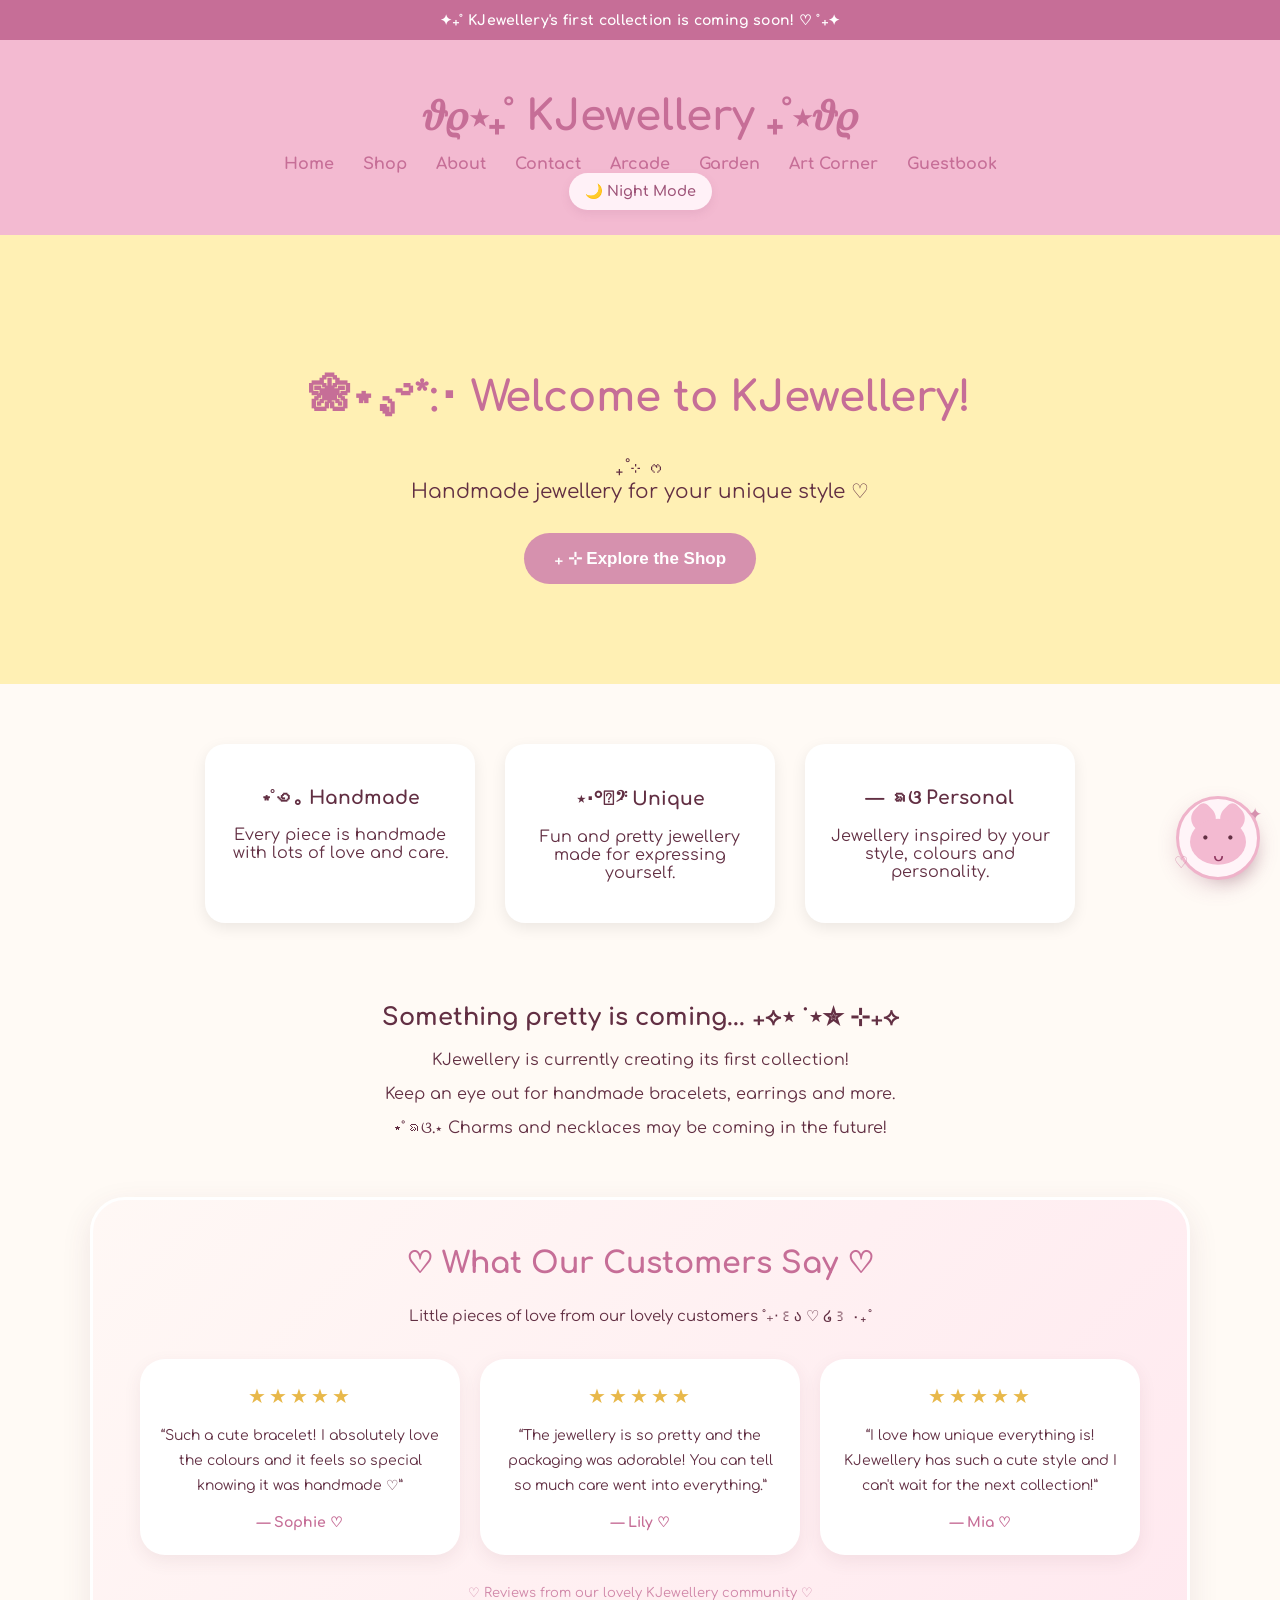
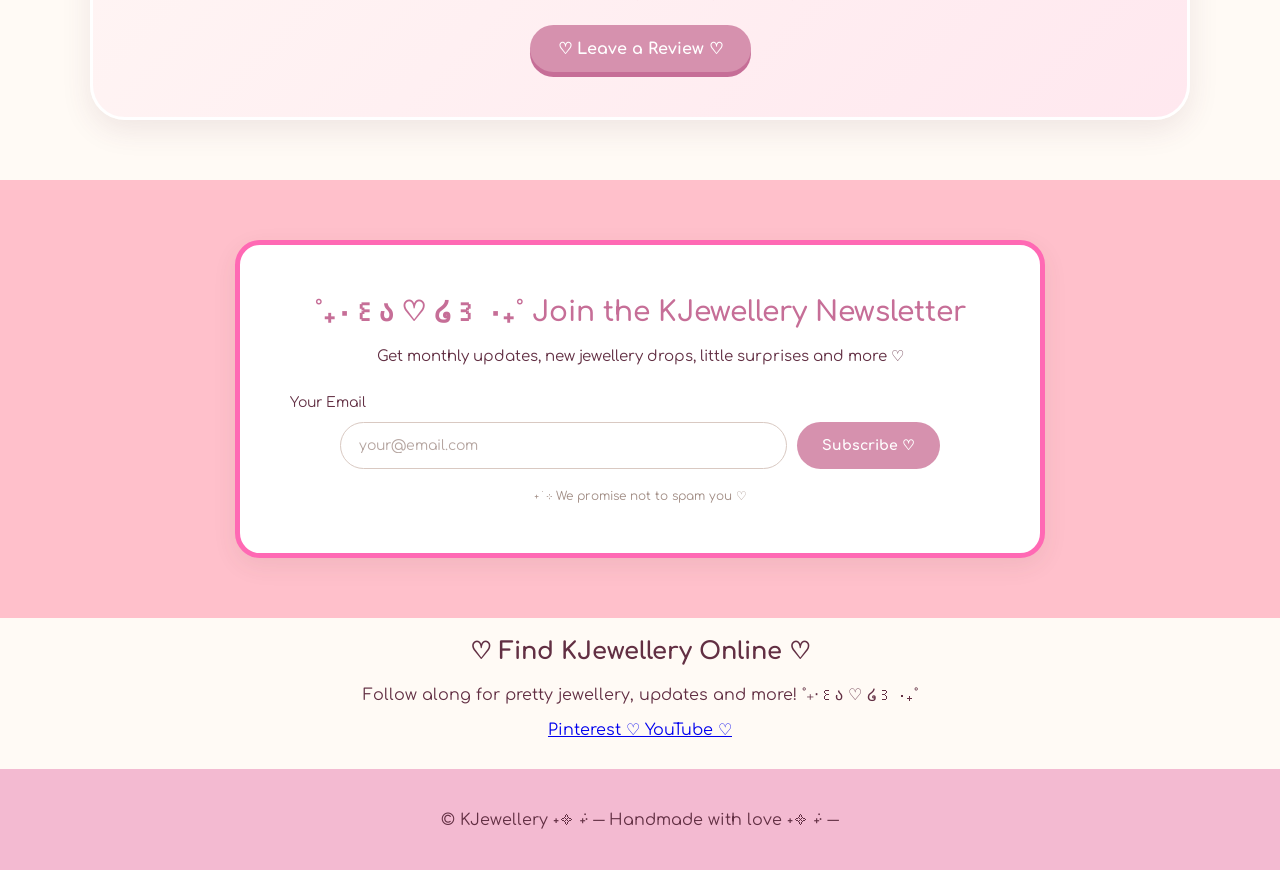
==== commit c8b80c00: "game fix to arcade" ====
--- a/index.html
+++ b/index.html
@@ -63,7 +63,7 @@
 
             <a href="contact.html">Contact</a>
 
-            <a href="game.html">Game</a>
+            <a href="arcade.html">Arcade</a>
 
             <a href="garden.html">Garden</a>
              <a href="art.html">Art Corner</a>
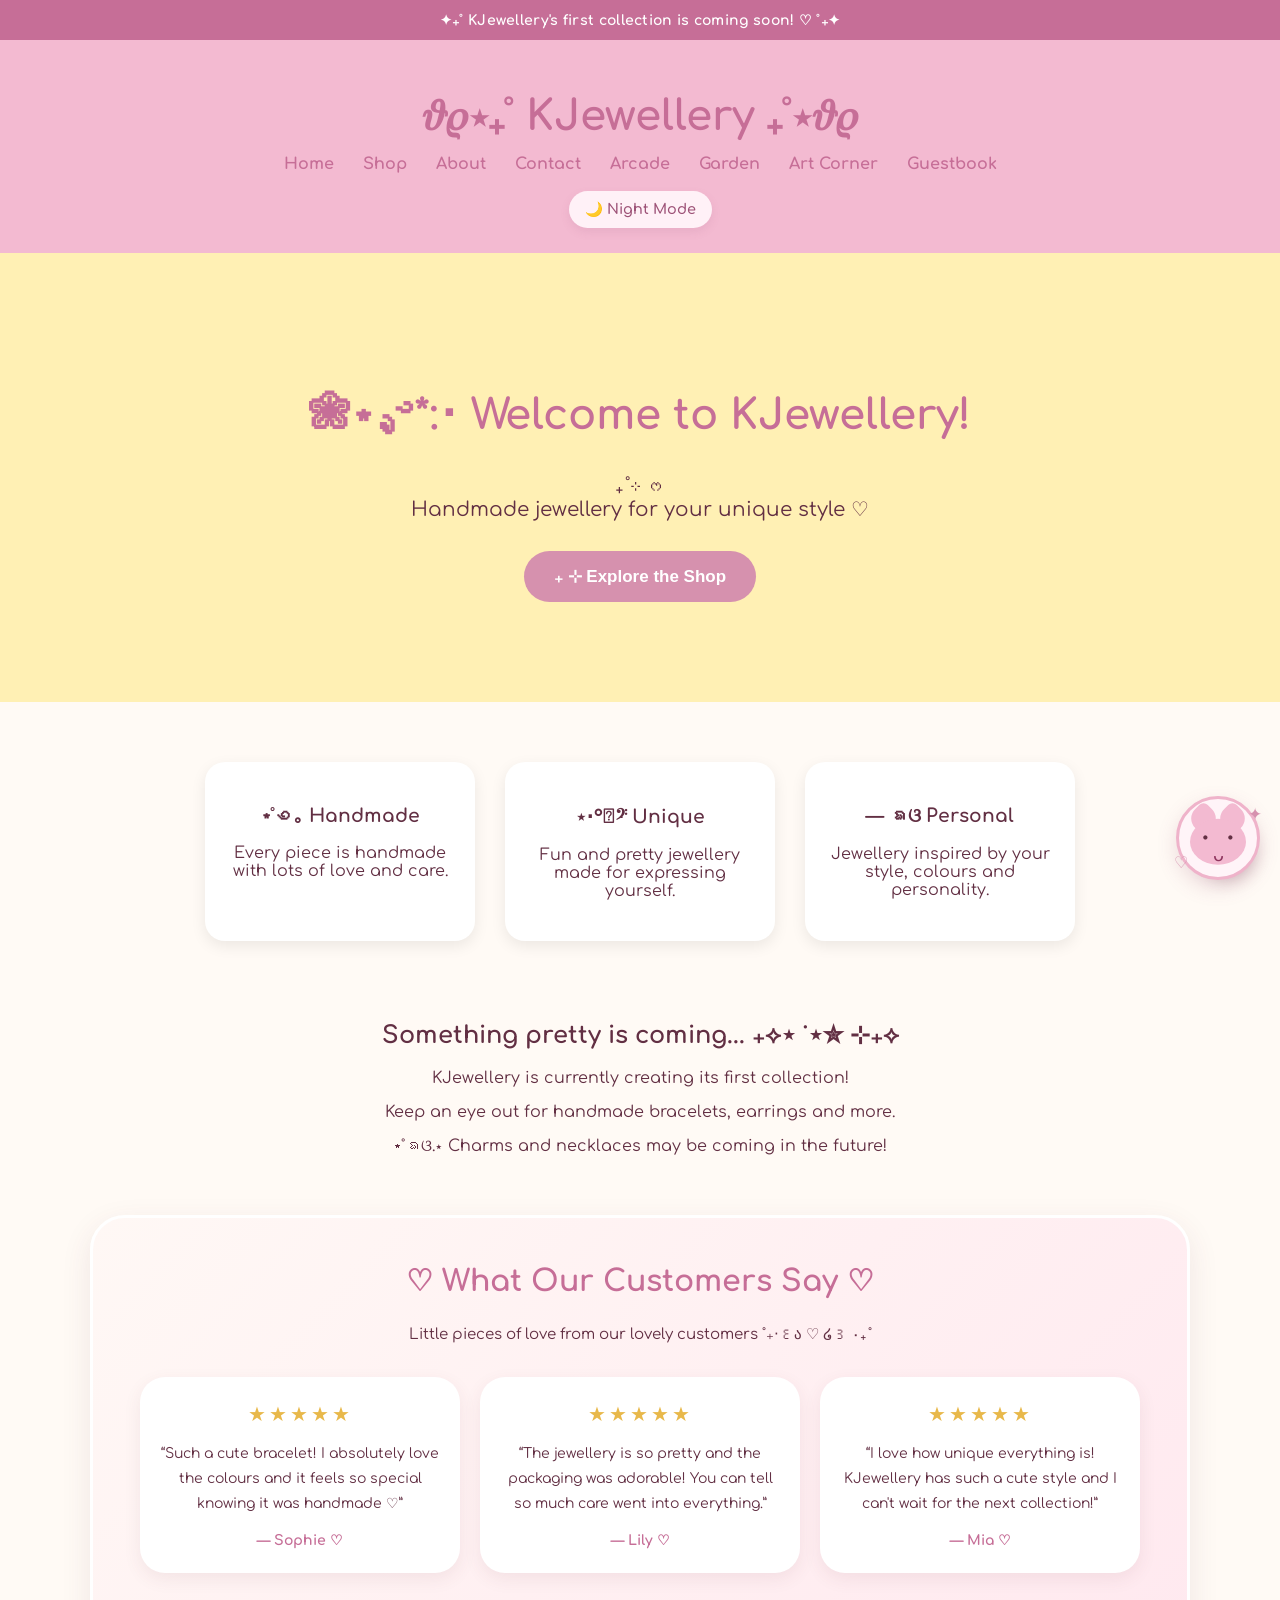
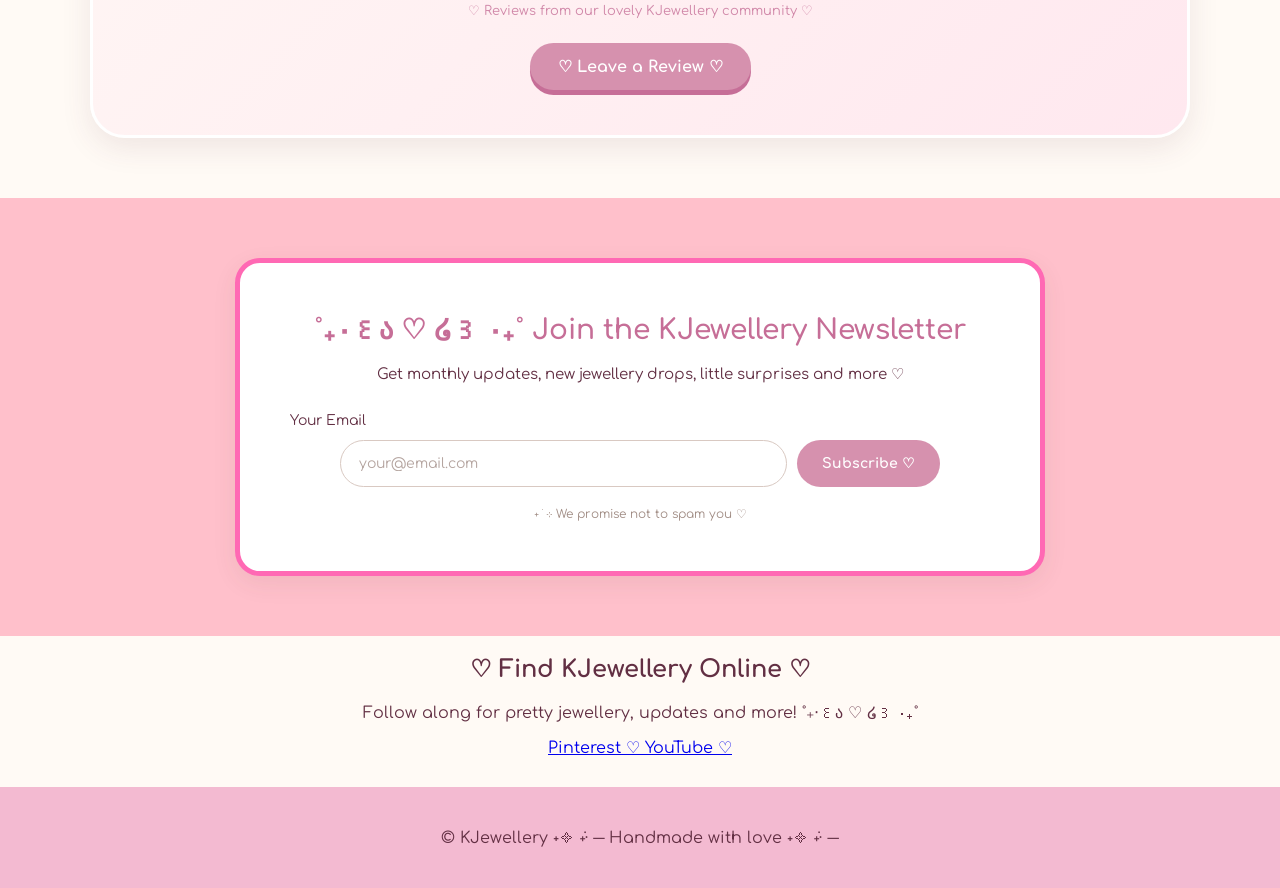
==== commit dd9d24e6: "Fixed top banner and menu position" ====
--- a/index.html
+++ b/index.html
@@ -72,7 +72,7 @@
             </a>
 
         </nav>
-
+        <BR>
 
         <!-- NIGHT MODE -->
 
--- a/style.css
+++ b/style.css
@@ -4079,3 +4079,68 @@
     }
 
 }
+/* 🛒 FLOATING CART BUTTON */
+
+#cartButton {
+    position: fixed !important;
+    top: 14px !important;
+    left: 14px !important;
+
+    width: 125px !important;
+    min-width: 125px !important;
+    max-width: 125px !important;
+
+    height: 42px !important;
+    min-height: 42px !important;
+    max-height: 42px !important;
+
+    padding: 0 !important;
+    margin: 0 !important;
+
+    display: flex !important;
+    align-items: center !important;
+    justify-content: center !important;
+
+    background: #d691ae !important;
+    color: white !important;
+
+    border: 2px solid #f3bad1 !important;
+    border-radius: 22px !important;
+
+    font-family: "Comfortaa", sans-serif !important;
+    font-size: 13px !important;
+    font-weight: 700 !important;
+
+    line-height: 1 !important;
+    white-space: nowrap !important;
+
+    box-sizing: border-box !important;
+
+    z-index: 99999 !important;
+
+    box-shadow: 0 4px 10px rgba(100, 70, 60, 0.15);
+
+    cursor: pointer;
+}
+
+
+/* 📱 PHONE */
+
+@media (max-width: 600px) {
+
+    #cartButton {
+        top: 10px !important;
+        left: 10px !important;
+
+        width: 115px !important;
+        min-width: 115px !important;
+        max-width: 115px !important;
+
+        height: 38px !important;
+        min-height: 38px !important;
+        max-height: 38px !important;
+
+        font-size: 12px !important;
+    }
+
+}
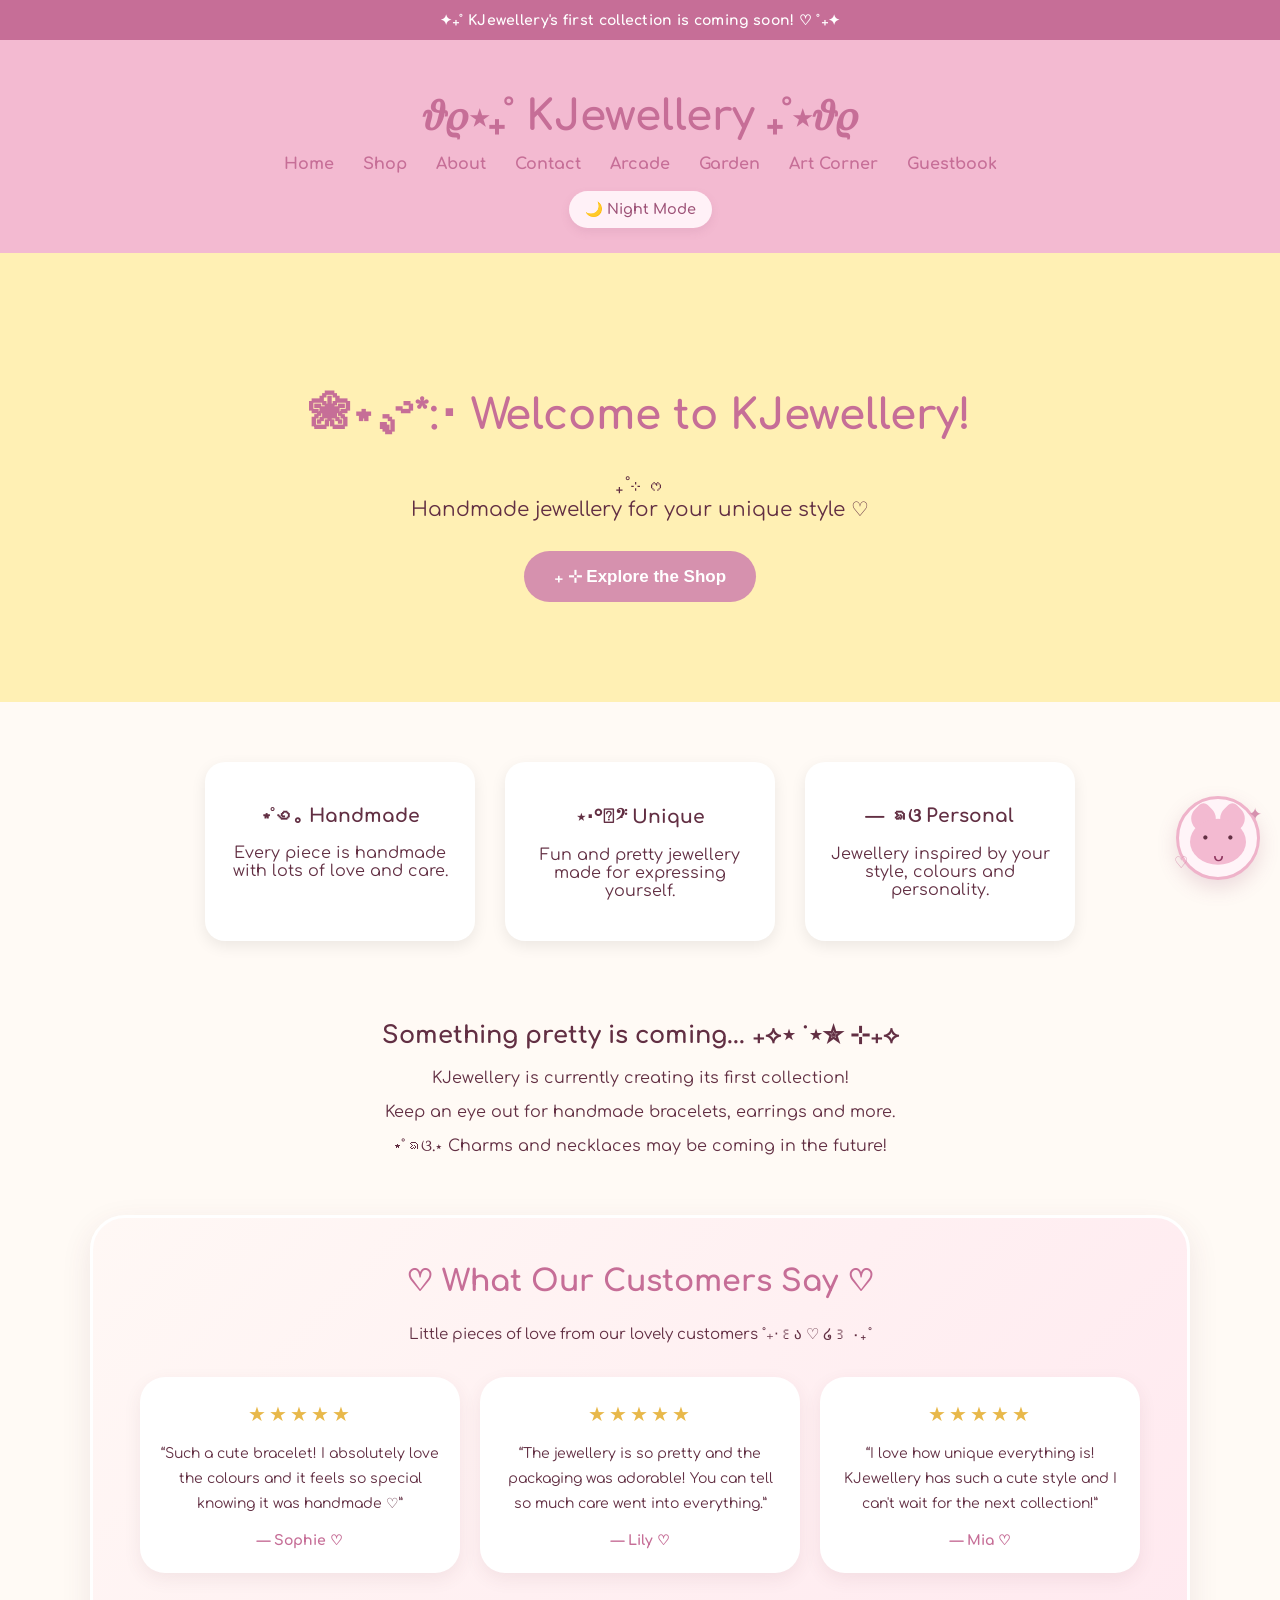
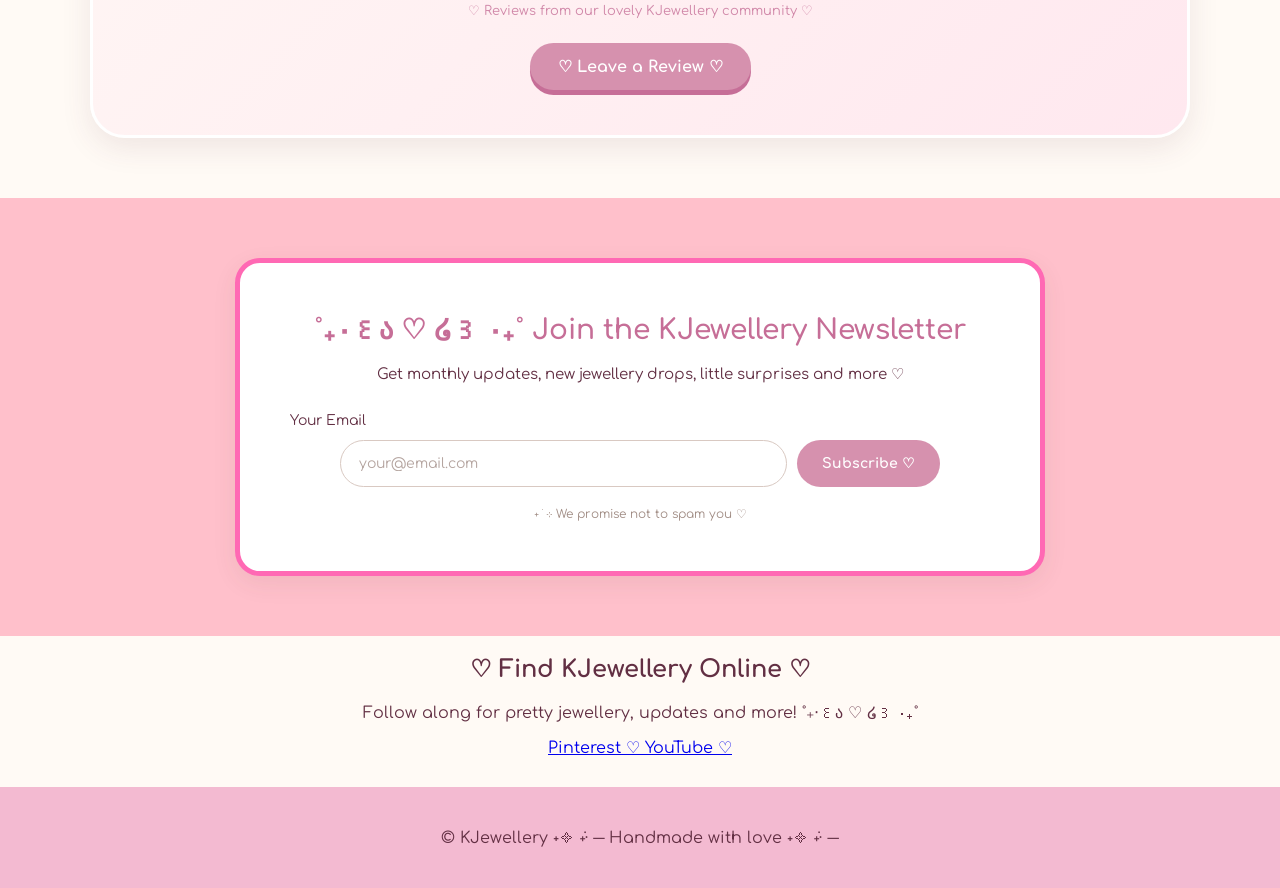
==== commit 806b003e: "Fix top button" ====
--- a/index.html
+++ b/index.html
@@ -24,14 +24,6 @@
 
 
 <body id="top">
-
-    <!-- =========================
-         BACK TO TOP
-         ========================= -->
-
-    <a href="#top" class="back-to-top" aria-label="Back to top">
-        ↑
-    </a>
 
 
     <!-- =========================
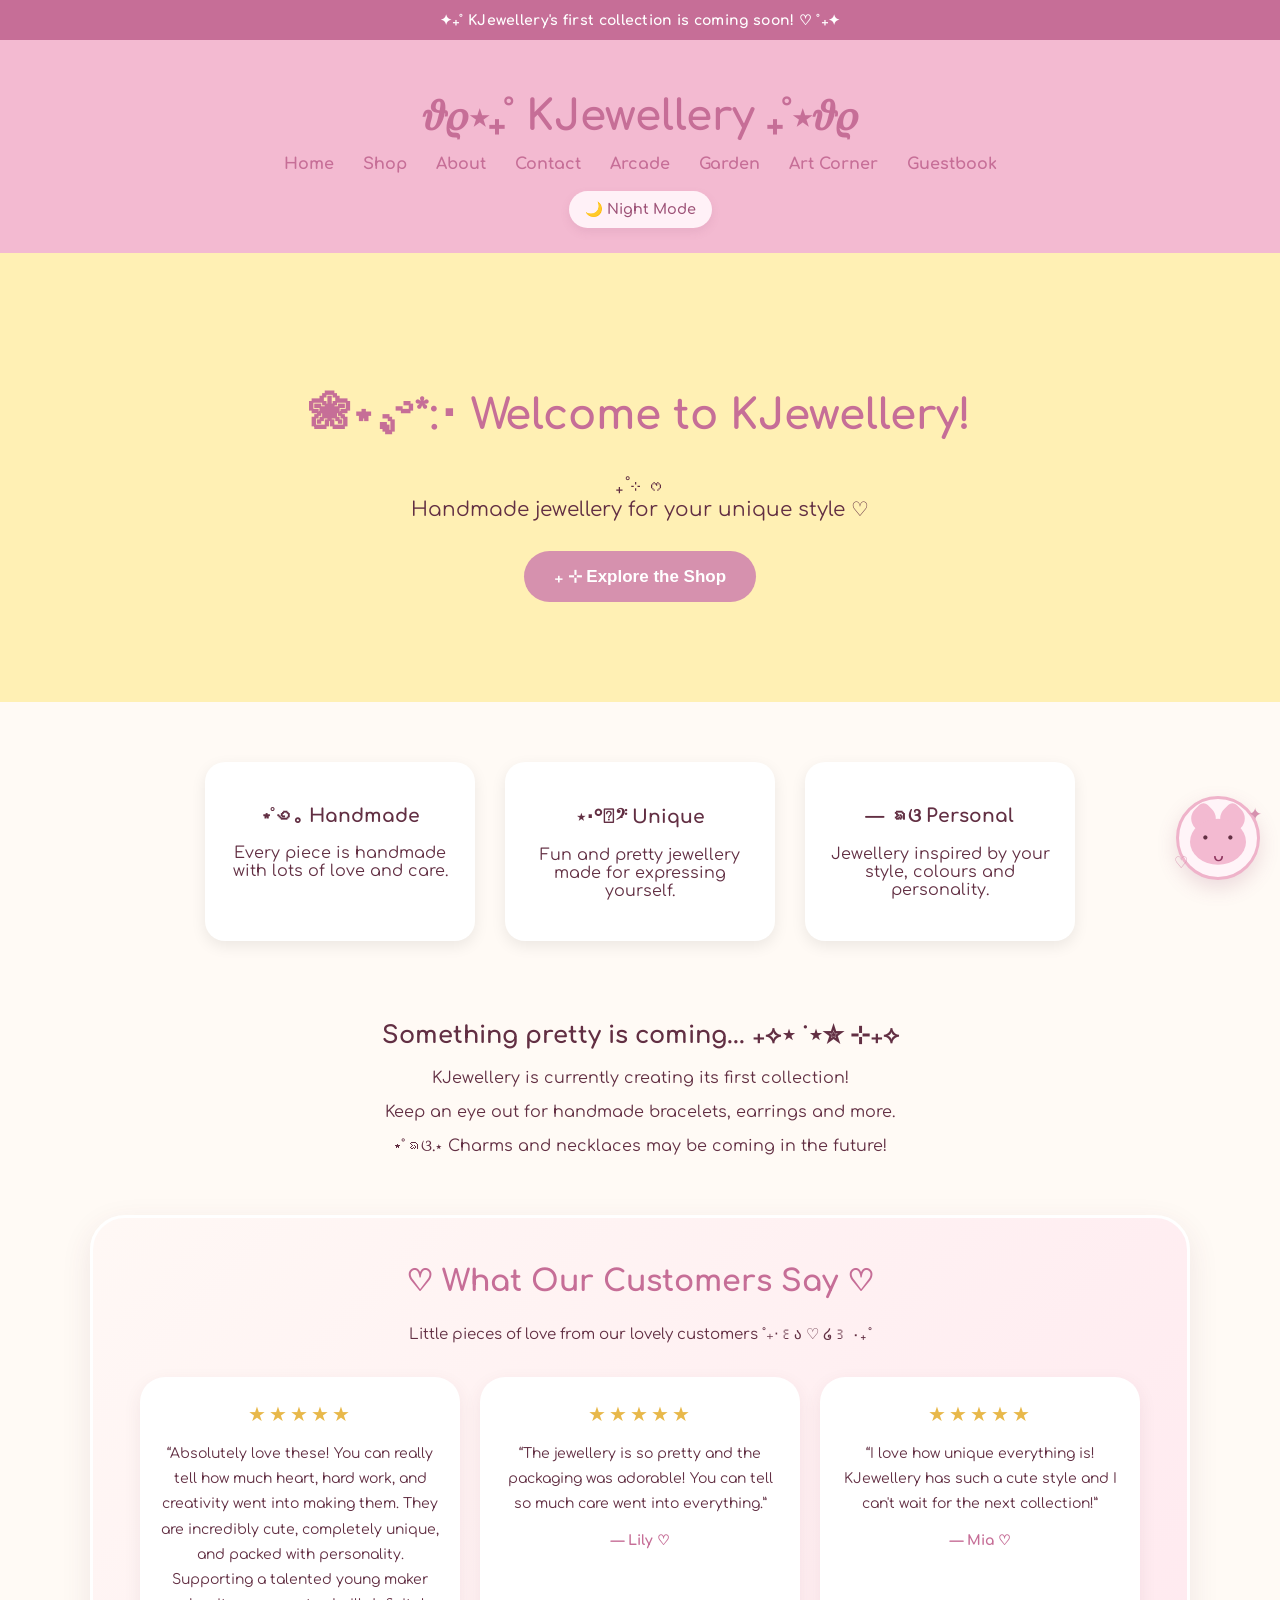
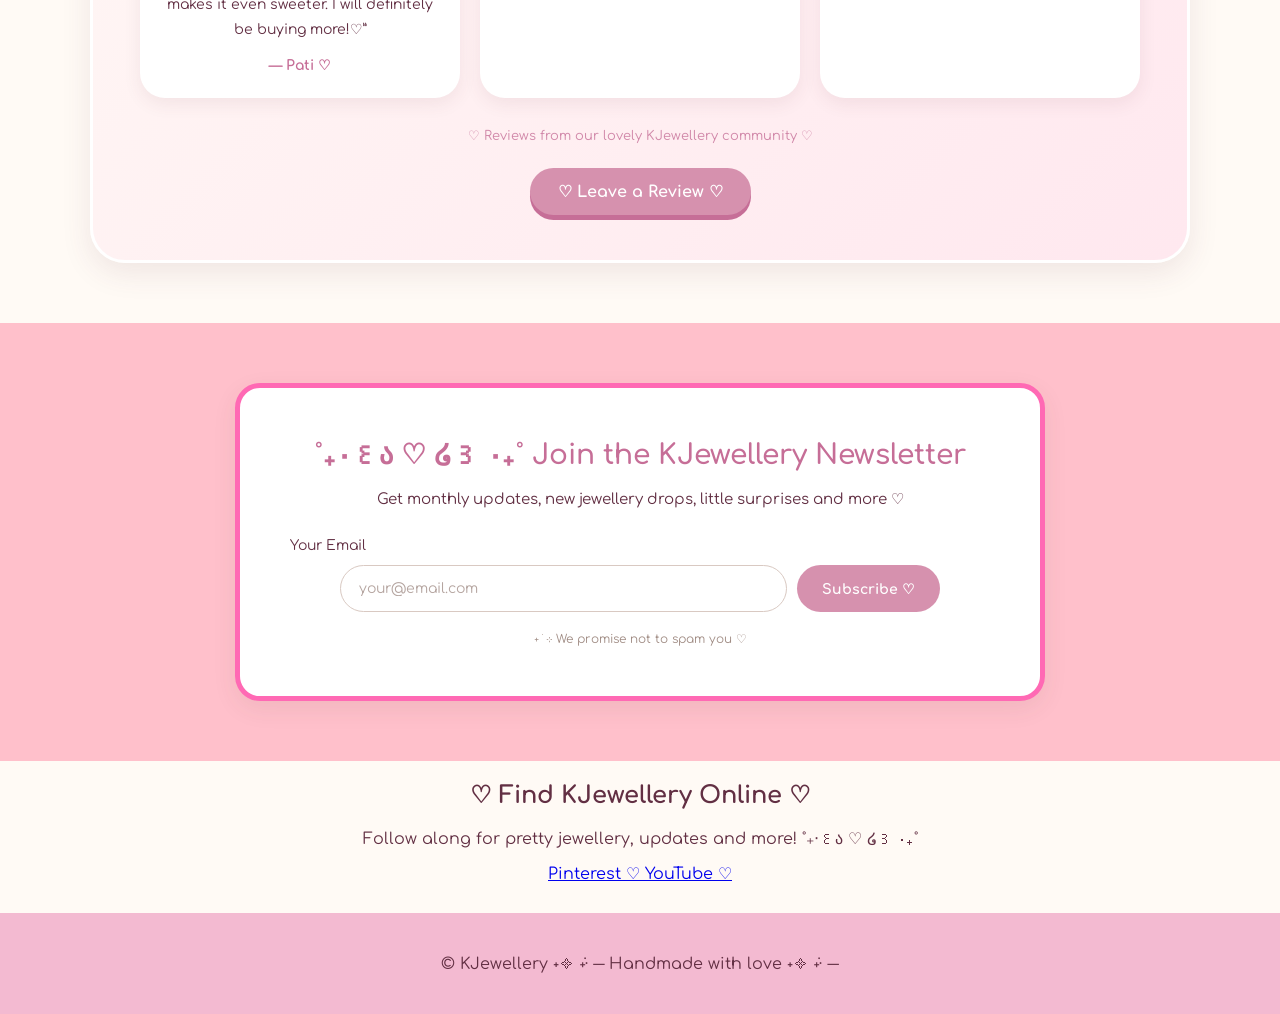
==== commit b90d1950: "review upd" ====
--- a/index.html
+++ b/index.html
@@ -215,13 +215,14 @@
                     </div>
 
                     <p>
-                        “Such a cute bracelet! I absolutely
-                        love the colours and it feels so
-                        special knowing it was handmade ♡”
+                        “Absolutely love these! You can really tell how much heart, 
+                        hard work, and creativity went into making them. They are incredibly cute, completely unique, 
+                        and packed with personality. Supporting a talented young maker makes it even sweeter. 
+                        I will definitely be buying more!♡”
                     </p>
 
                     <h3>
-                        — Sophie ♡
+                        — Pati  ♡
                     </h3>
 
                 </div>
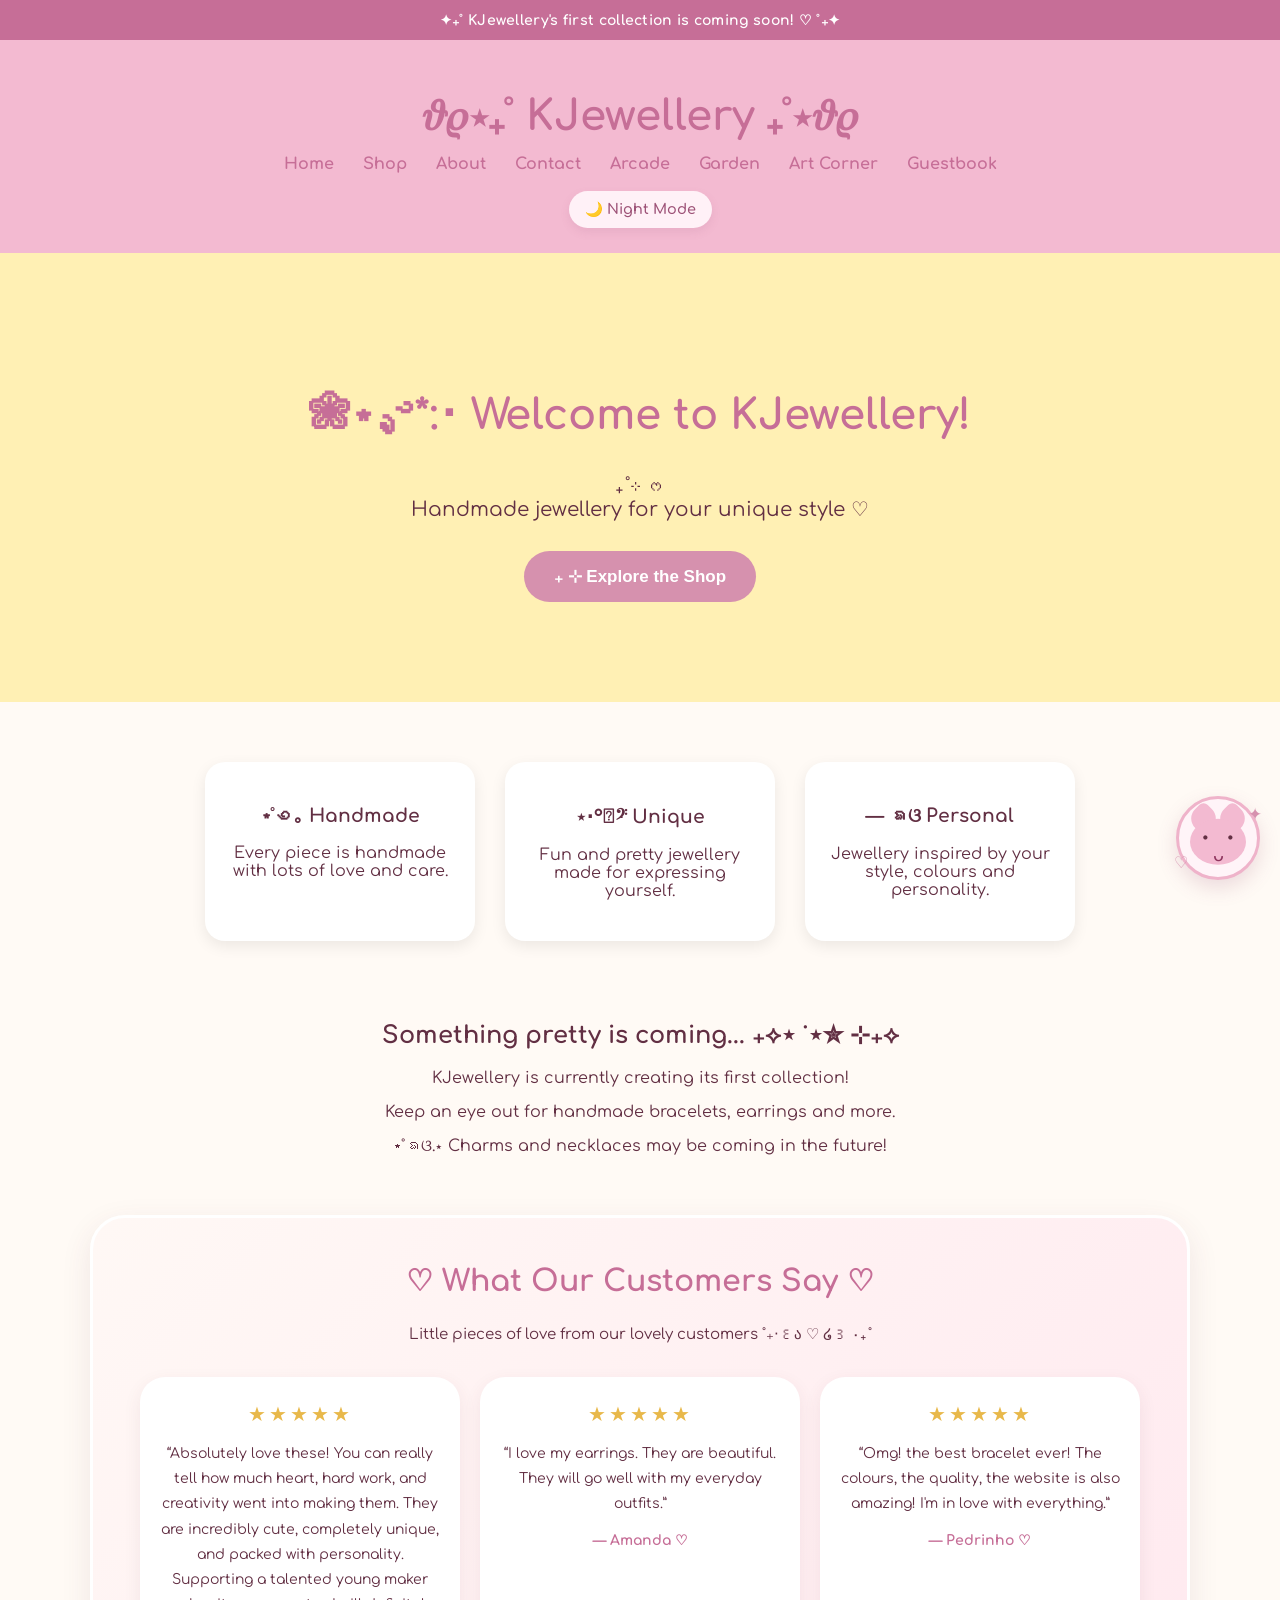
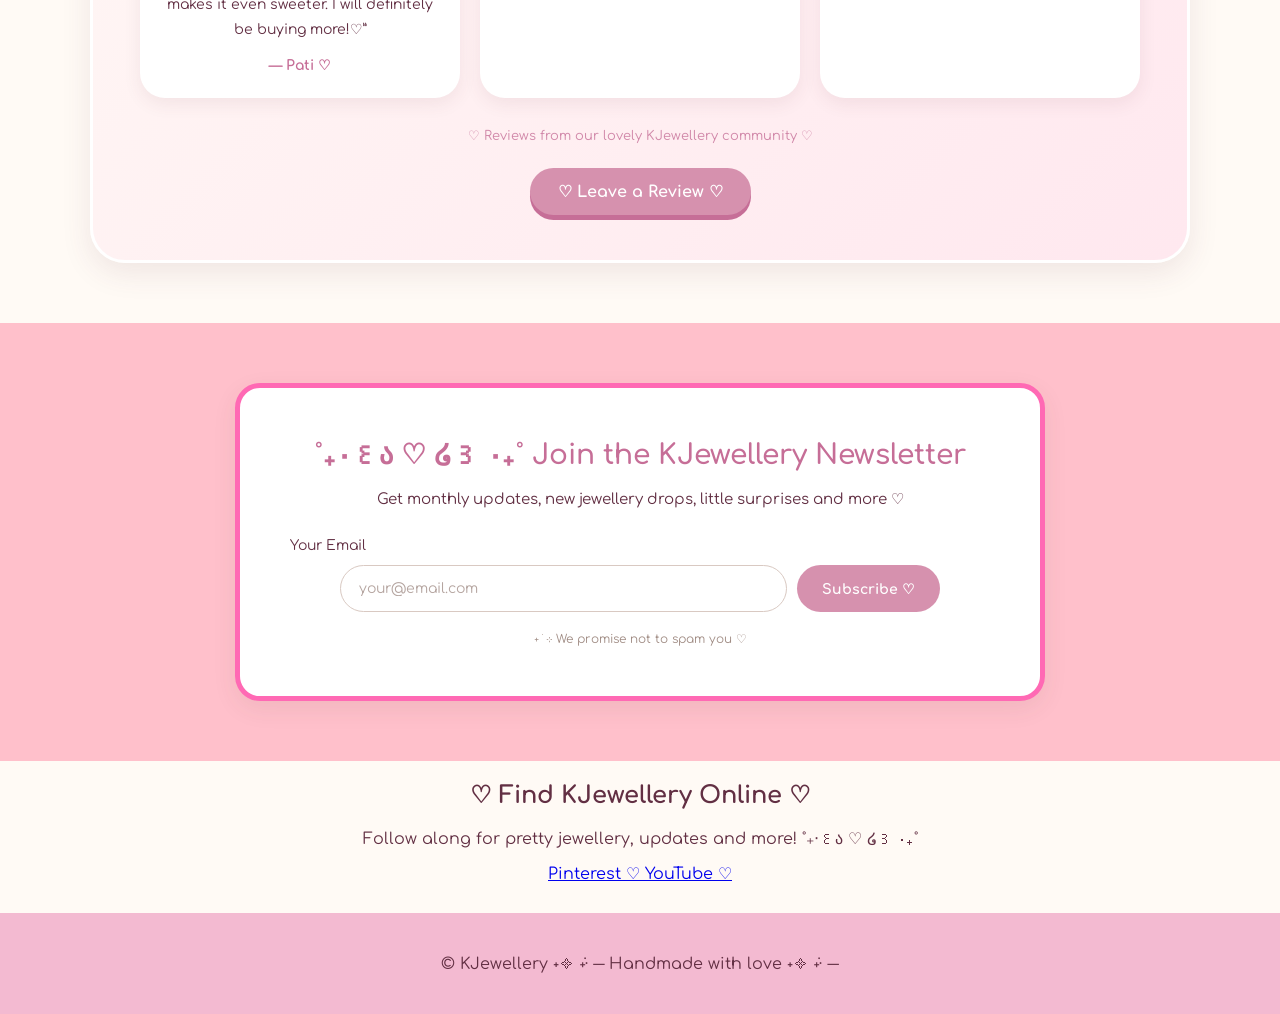
==== commit 0811840e: "e" ====
--- a/index.html
+++ b/index.html
@@ -235,13 +235,12 @@
                     </div>
 
                     <p>
-                        “The jewellery is so pretty and the
-                        packaging was adorable! You can tell
-                        so much care went into everything.”
+                        “I love my earrings. They are beautiful. 
+                        They will go well with my everyday outfits.”
                     </p>
 
                     <h3>
-                        — Lily ♡
+                        — Amanda ♡
                     </h3>
 
                 </div>
@@ -254,13 +253,13 @@
                     </div>
 
                     <p>
-                        “I love how unique everything is!
-                        KJewellery has such a cute style and
-                        I can't wait for the next collection!”
+                        “Omg! the best bracelet ever! The colours, 
+                        the quality, the website is also amazing! 
+                        I'm in love with everything.”
                     </p>
 
                     <h3>
-                        — Mia ♡
+                        — Pedrinho ♡
                     </h3>
 
                 </div>
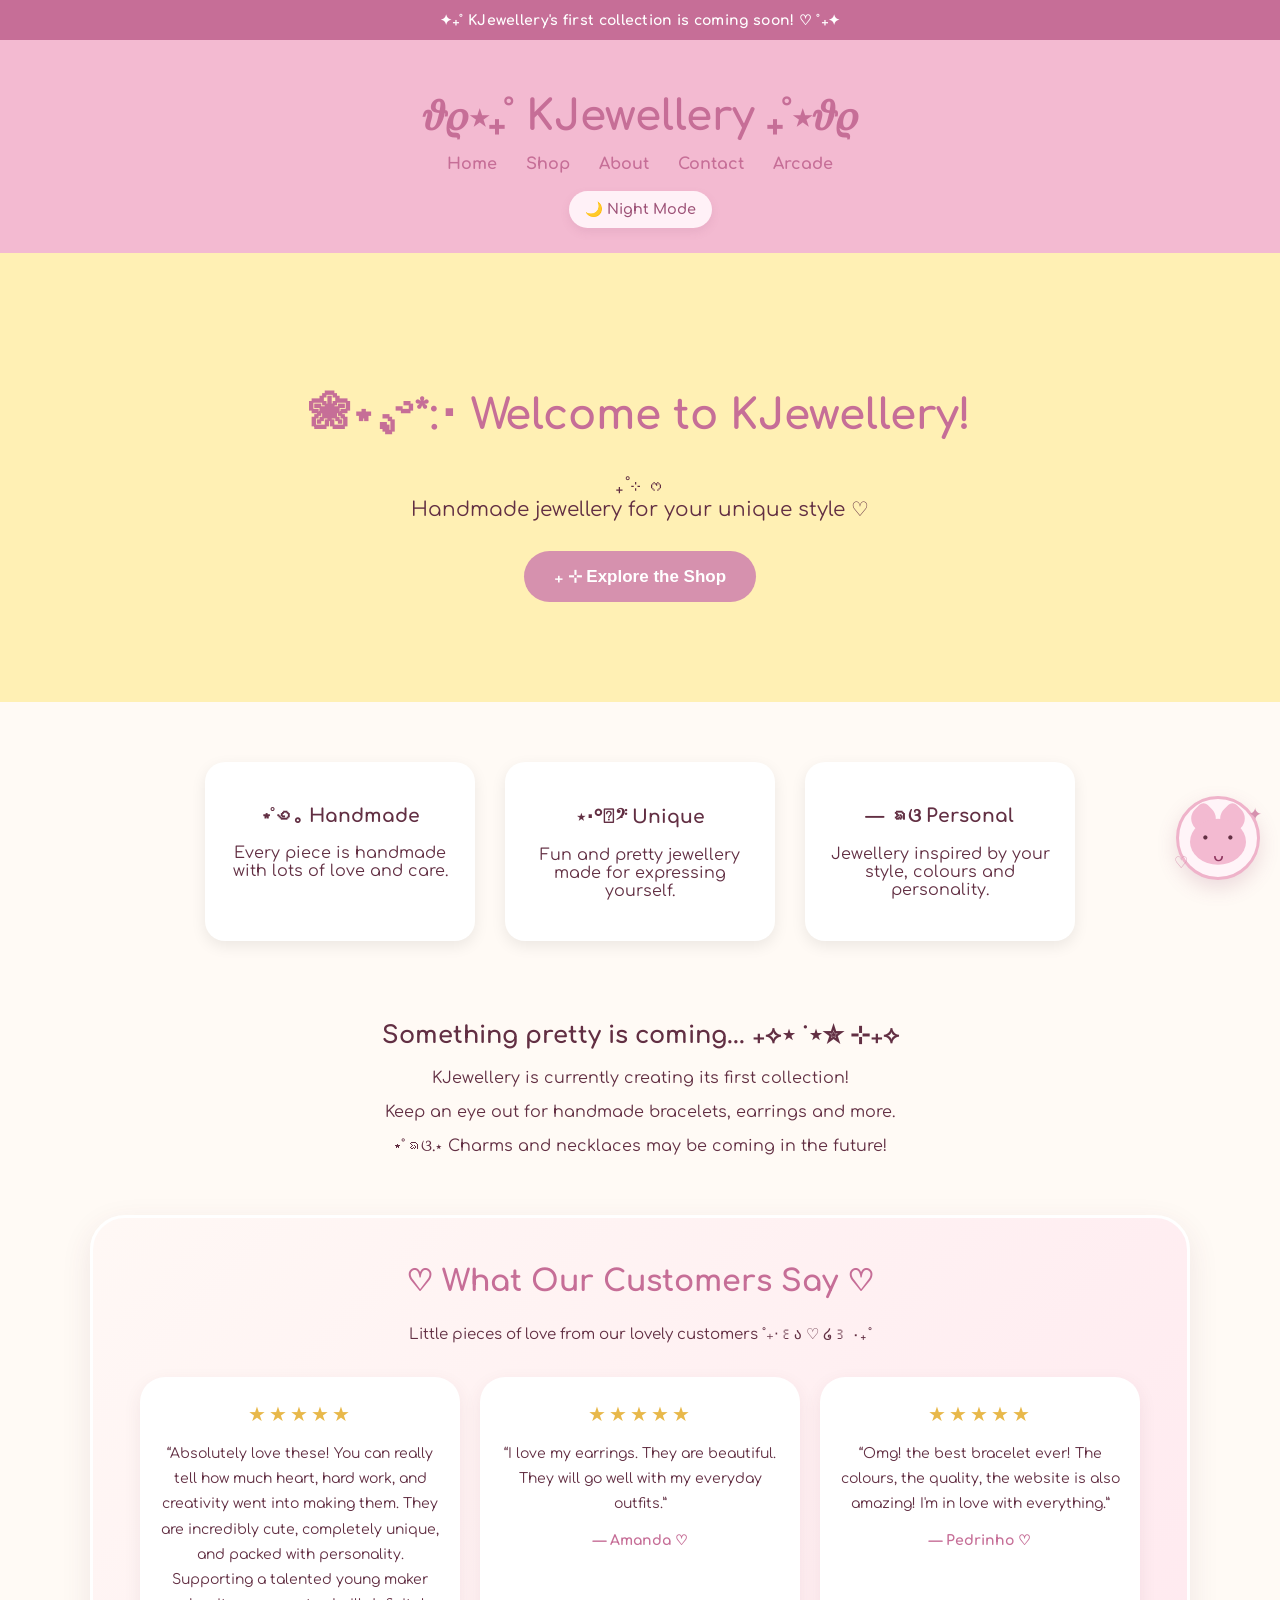
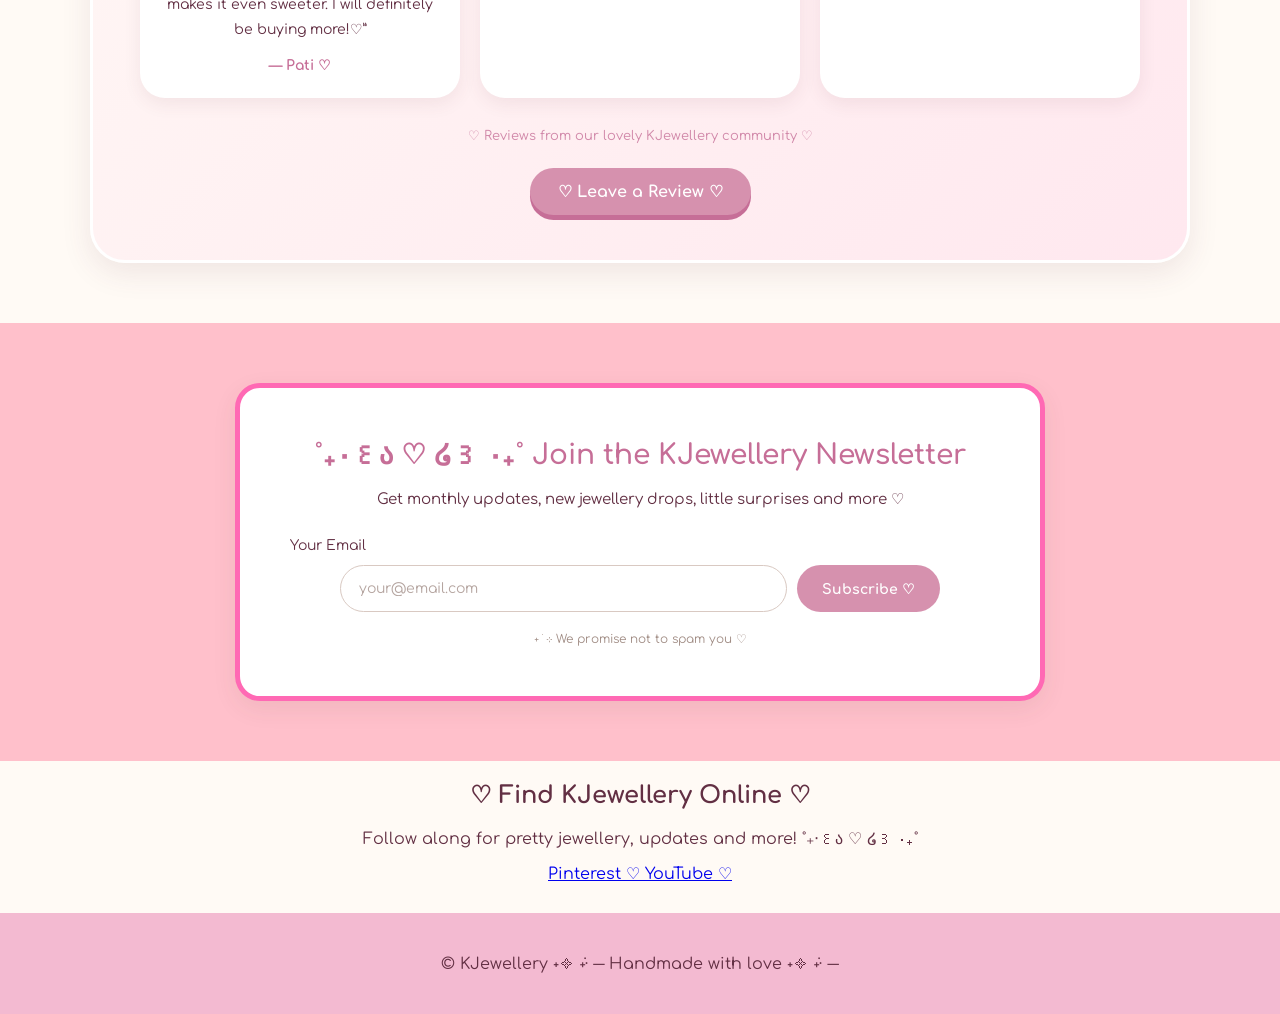
==== commit ebaecd8d: "e" ====
--- a/index.html
+++ b/index.html
@@ -57,11 +57,8 @@
 
             <a href="arcade.html">Arcade</a>
 
-            <a href="garden.html">Garden</a>
-             <a href="art.html">Art Corner</a>
-             <a href="guestbook.html">
-                Guestbook
-            </a>
+            
+             
 
         </nav>
         <BR>
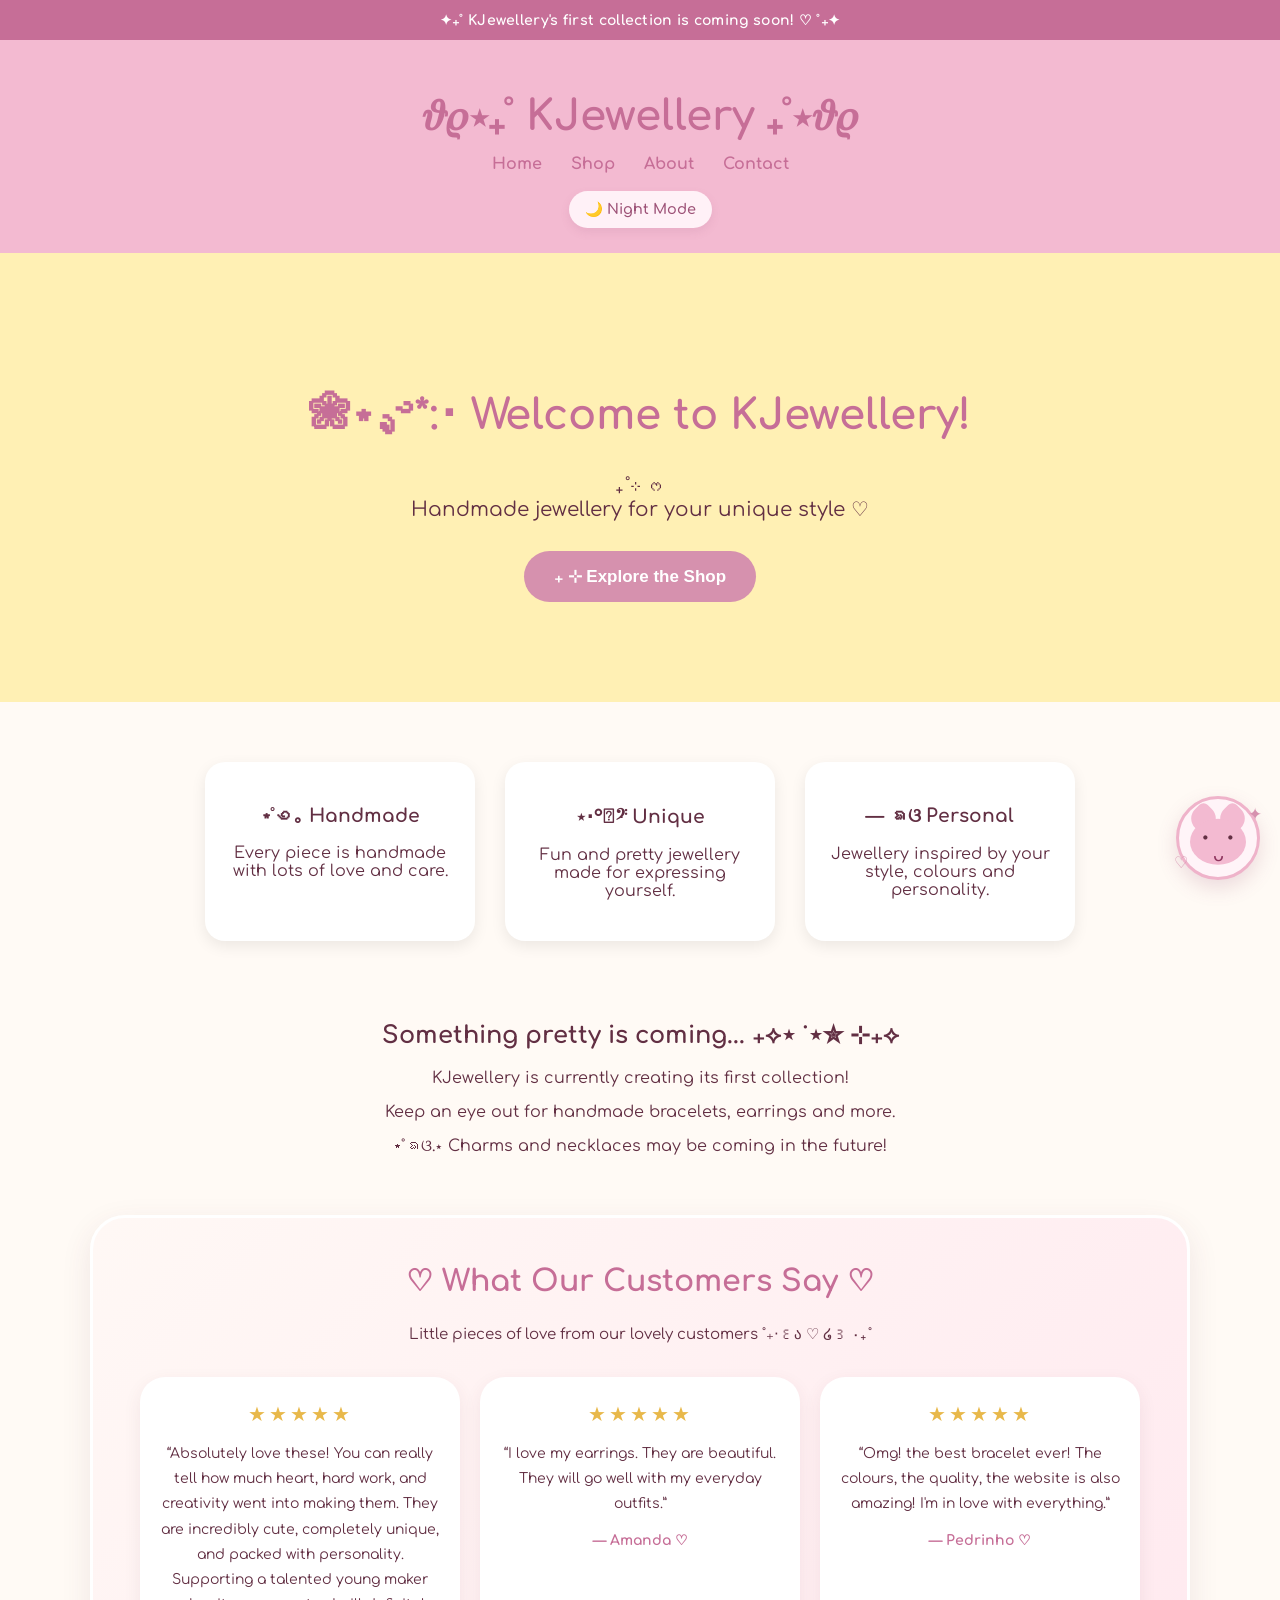
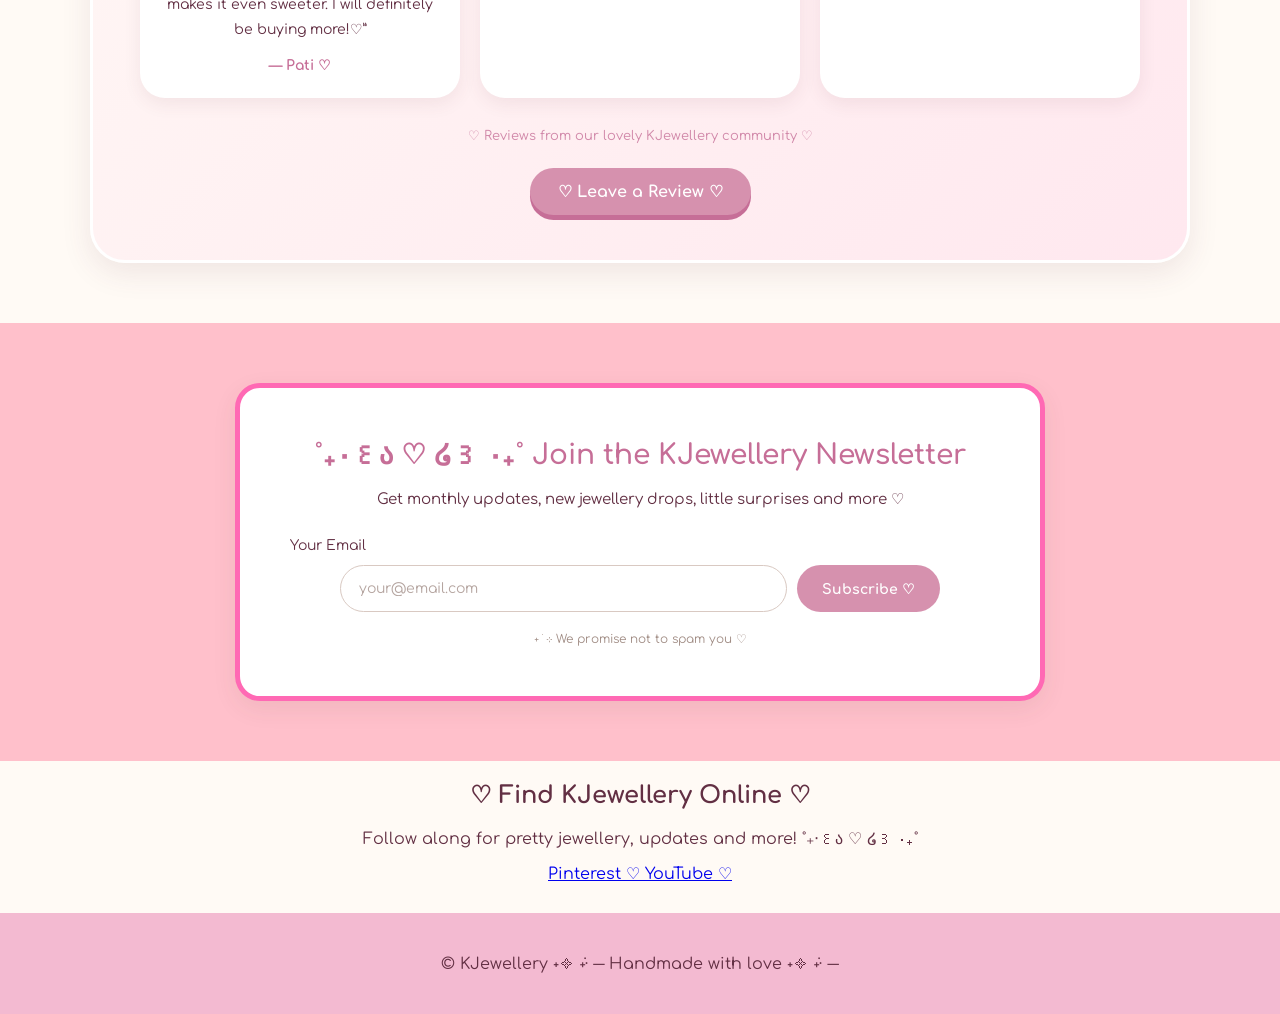
==== commit 203bcea2: "new shop buttons and deleted arcade" ====
--- a/index.html
+++ b/index.html
@@ -55,7 +55,7 @@
 
             <a href="contact.html">Contact</a>
 
-            <a href="arcade.html">Arcade</a>
+            
 
             
              
